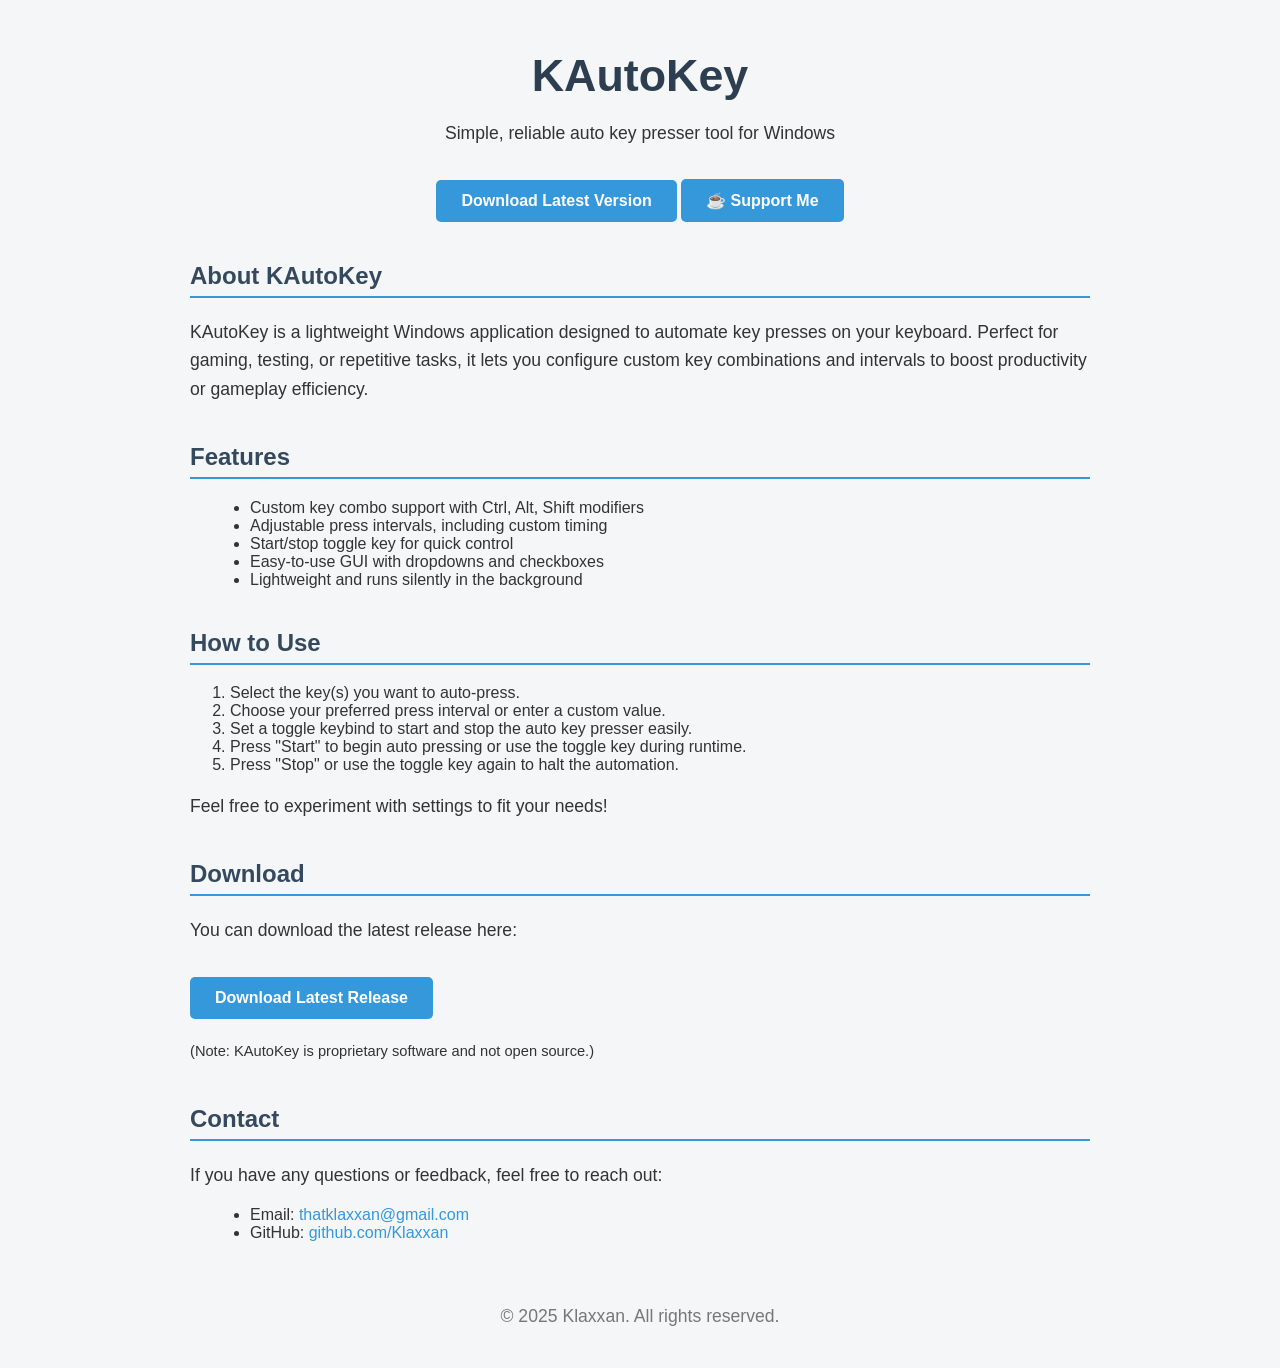
==== index.html @ d05e19dc "Update index.html Added Support Link" ====
<!DOCTYPE html>
<html lang="en">
<head>
  <meta charset="UTF-8" />
  <meta name="viewport" content="width=device-width, initial-scale=1" />
  <title>KAutoKey - Auto Key Presser Tool</title>
  <link rel="icon" href="favicon.ico" type="image/x-icon">
  <style>
    body {
      font-family: "Segoe UI", Tahoma, Geneva, Verdana, sans-serif;
      max-width: 900px;
      margin: 0 auto;
      padding: 20px;
      background: #f4f6f8;
      color: #333;
    }
    header {
      text-align: center;
      margin-bottom: 40px;
    }
    h1 {
      font-size: 2.8rem;
      margin-bottom: 0;
      color: #2c3e50;
    }
    h2 {
      color: #34495e;
      border-bottom: 2px solid #3498db;
      padding-bottom: 6px;
      margin-top: 40px;
    }
    p {
      line-height: 1.6;
      font-size: 1.1rem;
    }
    ul {
      list-style-type: disc;
      margin-left: 20px;
      margin-bottom: 20px;
    }
    a {
      color: #3498db;
      text-decoration: none;
    }
    a:hover {
      text-decoration: underline;
    }
    .button {
      display: inline-block;
      margin-top: 15px;
      padding: 12px 25px;
      background-color: #3498db;
      color: white;
      font-weight: bold;
      border-radius: 5px;
      text-decoration: none;
      transition: background-color 0.3s ease;
    }
    .button:hover {
      background-color: #2980b9;
    }
    footer {
      margin-top: 60px;
      font-size: 0.9rem;
      text-align: center;
      color: #777;
    }
    .download-section {
      margin-top: 20px;
    }
  </style>
</head>
<body>

<header>
  <h1>KAutoKey</h1>
  <p>Simple, reliable auto key presser tool for Windows</p>
  <a href="#download" class="button">Download Latest Version</a>
  <a href="https://buymeacoffee.com/klaxxan" target="_blank" class="button">
    ☕ Support Me
  </a>
</header>

<section id="about">
  <h2>About KAutoKey</h2>
  <p>
    KAutoKey is a lightweight Windows application designed to automate key presses on your keyboard.
    Perfect for gaming, testing, or repetitive tasks, it lets you configure custom key combinations
    and intervals to boost productivity or gameplay efficiency.
  </p>
</section>

<section id="features">
  <h2>Features</h2>
  <ul>
    <li>Custom key combo support with Ctrl, Alt, Shift modifiers</li>
    <li>Adjustable press intervals, including custom timing</li>
    <li>Start/stop toggle key for quick control</li>
    <li>Easy-to-use GUI with dropdowns and checkboxes</li>
    <li>Lightweight and runs silently in the background</li>
  </ul>
</section>

<section id="usage">
  <h2>How to Use</h2>
  <ol>
    <li>Select the key(s) you want to auto-press.</li>
    <li>Choose your preferred press interval or enter a custom value.</li>
    <li>Set a toggle keybind to start and stop the auto key presser easily.</li>
    <li>Press "Start" to begin auto pressing or use the toggle key during runtime.</li>
    <li>Press "Stop" or use the toggle key again to halt the automation.</li>
  </ol>
  <p>Feel free to experiment with settings to fit your needs!</p>
</section>

<section id="download" class="download-section">
  <h2>Download</h2>
  <p>You can download the latest release here:</p>
  <a href="https://github.com/Klaxxan/-KAutoKey/releases/latest" target="_blank" class="button">Download Latest Release</a>
  <p><small>(Note: KAutoKey is proprietary software and not open source.)</small></p>
</section>

<section id="contact">
  <h2>Contact</h2>
  <p>If you have any questions or feedback, feel free to reach out:</p>
  <ul>
    <li>Email: <a href="mailto:thatklaxxan@gmail.com">thatklaxxan@gmail.com</a></li>
    <li>GitHub: <a href="https://github.com/Klaxxan" target="_blank">github.com/Klaxxan</a></li>
  </ul>
</section>

<footer>
  <p>© 2025 Klaxxan. All rights reserved.</p>
</footer>

</body>
</html>
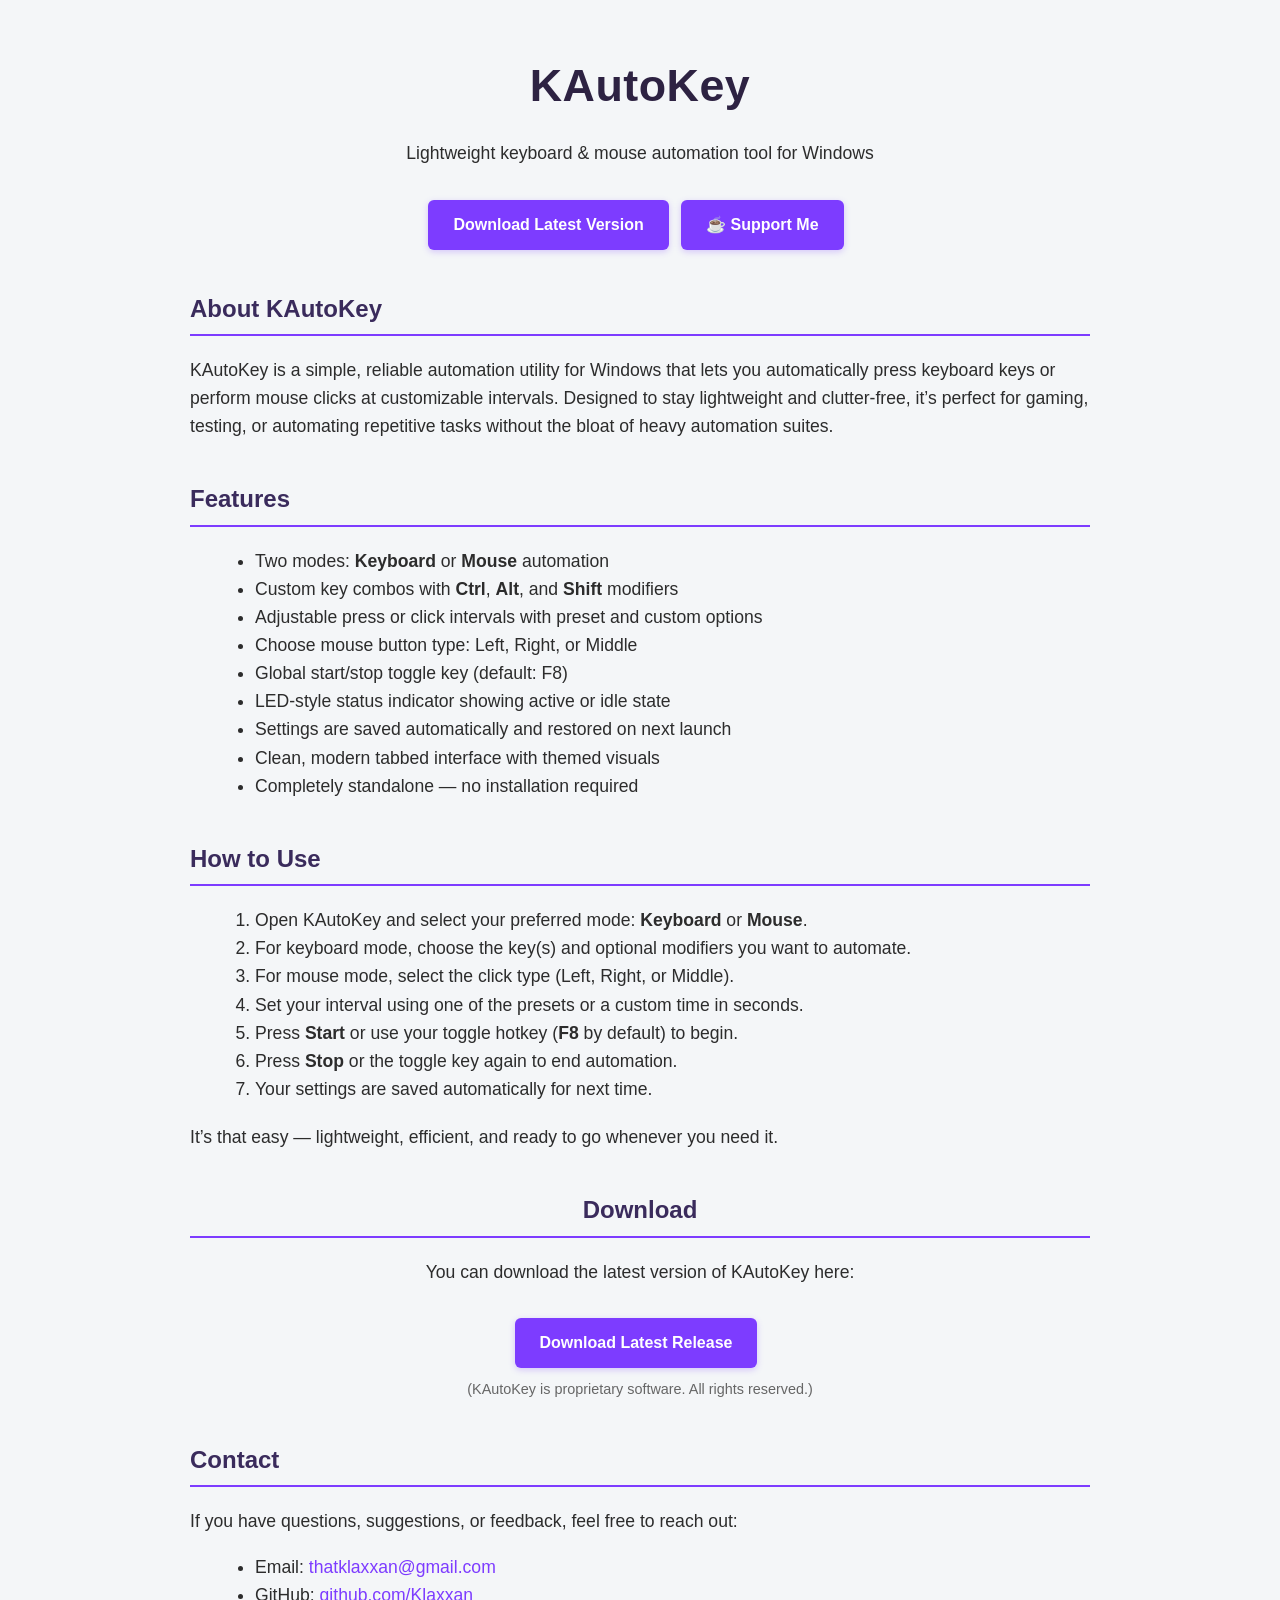
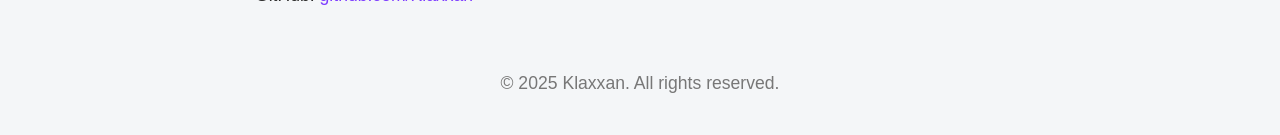
==== commit 956dfb04: "Update index.html" ====
--- a/index.html
+++ b/index.html
@@ -3,7 +3,7 @@
 <head>
   <meta charset="UTF-8" />
   <meta name="viewport" content="width=device-width, initial-scale=1" />
-  <title>KAutoKey - Auto Key Presser Tool</title>
+  <title>KAutoKey - Auto Key & Mouse Tool</title>
   <link rel="icon" href="favicon.ico" type="image/x-icon">
   <style>
     body {
@@ -12,61 +12,83 @@
       margin: 0 auto;
       padding: 20px;
       background: #f4f6f8;
-      color: #333;
+      color: #2c2c2c;
+      line-height: 1.6;
     }
+
     header {
       text-align: center;
       margin-bottom: 40px;
     }
+
     h1 {
       font-size: 2.8rem;
-      margin-bottom: 0;
-      color: #2c3e50;
+      margin-bottom: 5px;
+      color: #2d2242;
+      letter-spacing: 0.5px;
     }
+
     h2 {
-      color: #34495e;
-      border-bottom: 2px solid #3498db;
+      color: #3a2b5c;
+      border-bottom: 2px solid #7d3cff;
       padding-bottom: 6px;
       margin-top: 40px;
     }
-    p {
-      line-height: 1.6;
+
+    p, li {
       font-size: 1.1rem;
     }
-    ul {
-      list-style-type: disc;
-      margin-left: 20px;
+
+    ul, ol {
+      margin-left: 25px;
       margin-bottom: 20px;
     }
+
     a {
-      color: #3498db;
+      color: #7d3cff;
       text-decoration: none;
     }
+
     a:hover {
       text-decoration: underline;
     }
+
     .button {
       display: inline-block;
       margin-top: 15px;
+      margin-right: 8px;
       padding: 12px 25px;
-      background-color: #3498db;
+      background-color: #7d3cff;
       color: white;
-      font-weight: bold;
-      border-radius: 5px;
+      font-weight: 600;
+      border-radius: 6px;
       text-decoration: none;
-      transition: background-color 0.3s ease;
+      transition: all 0.3s ease;
+      box-shadow: 0 2px 6px rgba(125, 60, 255, 0.25);
     }
+
     .button:hover {
-      background-color: #2980b9;
+      background-color: #5a28cc;
+      box-shadow: 0 3px 8px rgba(90, 40, 204, 0.35);
+      transform: translateY(-1px);
     }
+
     footer {
       margin-top: 60px;
       font-size: 0.9rem;
       text-align: center;
       color: #777;
     }
+
     .download-section {
       margin-top: 20px;
+      text-align: center;
+    }
+
+    .note {
+      font-size: 0.9rem;
+      color: #666;
+      margin-top: 10px;
     }
   </style>
 </head>
@@ -74,55 +96,60 @@
 
 <header>
   <h1>KAutoKey</h1>
-  <p>Simple, reliable auto key presser tool for Windows</p>
+  <p>Lightweight keyboard & mouse automation tool for Windows</p>
   <a href="#download" class="button">Download Latest Version</a>
-  <a href="https://buymeacoffee.com/klaxxan" target="_blank" class="button">
-    ☕ Support Me
-  </a>
+  <a href="https://buymeacoffee.com/klaxxan" target="_blank" class="button">☕ Support Me</a>
 </header>
 
 <section id="about">
   <h2>About KAutoKey</h2>
   <p>
-    KAutoKey is a lightweight Windows application designed to automate key presses on your keyboard.
-    Perfect for gaming, testing, or repetitive tasks, it lets you configure custom key combinations
-    and intervals to boost productivity or gameplay efficiency.
+    KAutoKey is a simple, reliable automation utility for Windows that lets you
+    automatically press keyboard keys or perform mouse clicks at customizable intervals.
+    Designed to stay lightweight and clutter-free, it’s perfect for gaming, testing,
+    or automating repetitive tasks without the bloat of heavy automation suites.
   </p>
 </section>
 
 <section id="features">
   <h2>Features</h2>
   <ul>
-    <li>Custom key combo support with Ctrl, Alt, Shift modifiers</li>
-    <li>Adjustable press intervals, including custom timing</li>
-    <li>Start/stop toggle key for quick control</li>
-    <li>Easy-to-use GUI with dropdowns and checkboxes</li>
-    <li>Lightweight and runs silently in the background</li>
+    <li>Two modes: <strong>Keyboard</strong> or <strong>Mouse</strong> automation</li>
+    <li>Custom key combos with <strong>Ctrl</strong>, <strong>Alt</strong>, and <strong>Shift</strong> modifiers</li>
+    <li>Adjustable press or click intervals with preset and custom options</li>
+    <li>Choose mouse button type: Left, Right, or Middle</li>
+    <li>Global start/stop toggle key (default: F8)</li>
+    <li>LED-style status indicator showing active or idle state</li>
+    <li>Settings are saved automatically and restored on next launch</li>
+    <li>Clean, modern tabbed interface with themed visuals</li>
+    <li>Completely standalone — no installation required</li>
   </ul>
 </section>
 
 <section id="usage">
   <h2>How to Use</h2>
   <ol>
-    <li>Select the key(s) you want to auto-press.</li>
-    <li>Choose your preferred press interval or enter a custom value.</li>
-    <li>Set a toggle keybind to start and stop the auto key presser easily.</li>
-    <li>Press "Start" to begin auto pressing or use the toggle key during runtime.</li>
-    <li>Press "Stop" or use the toggle key again to halt the automation.</li>
+    <li>Open KAutoKey and select your preferred mode: <strong>Keyboard</strong> or <strong>Mouse</strong>.</li>
+    <li>For keyboard mode, choose the key(s) and optional modifiers you want to automate.</li>
+    <li>For mouse mode, select the click type (Left, Right, or Middle).</li>
+    <li>Set your interval using one of the presets or a custom time in seconds.</li>
+    <li>Press <strong>Start</strong> or use your toggle hotkey (<strong>F8</strong> by default) to begin.</li>
+    <li>Press <strong>Stop</strong> or the toggle key again to end automation.</li>
+    <li>Your settings are saved automatically for next time.</li>
   </ol>
-  <p>Feel free to experiment with settings to fit your needs!</p>
+  <p>It’s that easy — lightweight, efficient, and ready to go whenever you need it.</p>
 </section>
 
 <section id="download" class="download-section">
   <h2>Download</h2>
-  <p>You can download the latest release here:</p>
+  <p>You can download the latest version of KAutoKey here:</p>
   <a href="https://github.com/Klaxxan/-KAutoKey/releases/latest" target="_blank" class="button">Download Latest Release</a>
-  <p><small>(Note: KAutoKey is proprietary software and not open source.)</small></p>
+  <p class="note">(KAutoKey is proprietary software. All rights reserved.)</p>
 </section>
 
 <section id="contact">
   <h2>Contact</h2>
-  <p>If you have any questions or feedback, feel free to reach out:</p>
+  <p>If you have questions, suggestions, or feedback, feel free to reach out:</p>
   <ul>
     <li>Email: <a href="mailto:thatklaxxan@gmail.com">thatklaxxan@gmail.com</a></li>
     <li>GitHub: <a href="https://github.com/Klaxxan" target="_blank">github.com/Klaxxan</a></li>
@@ -135,4 +162,3 @@
 
 </body>
 </html>
-
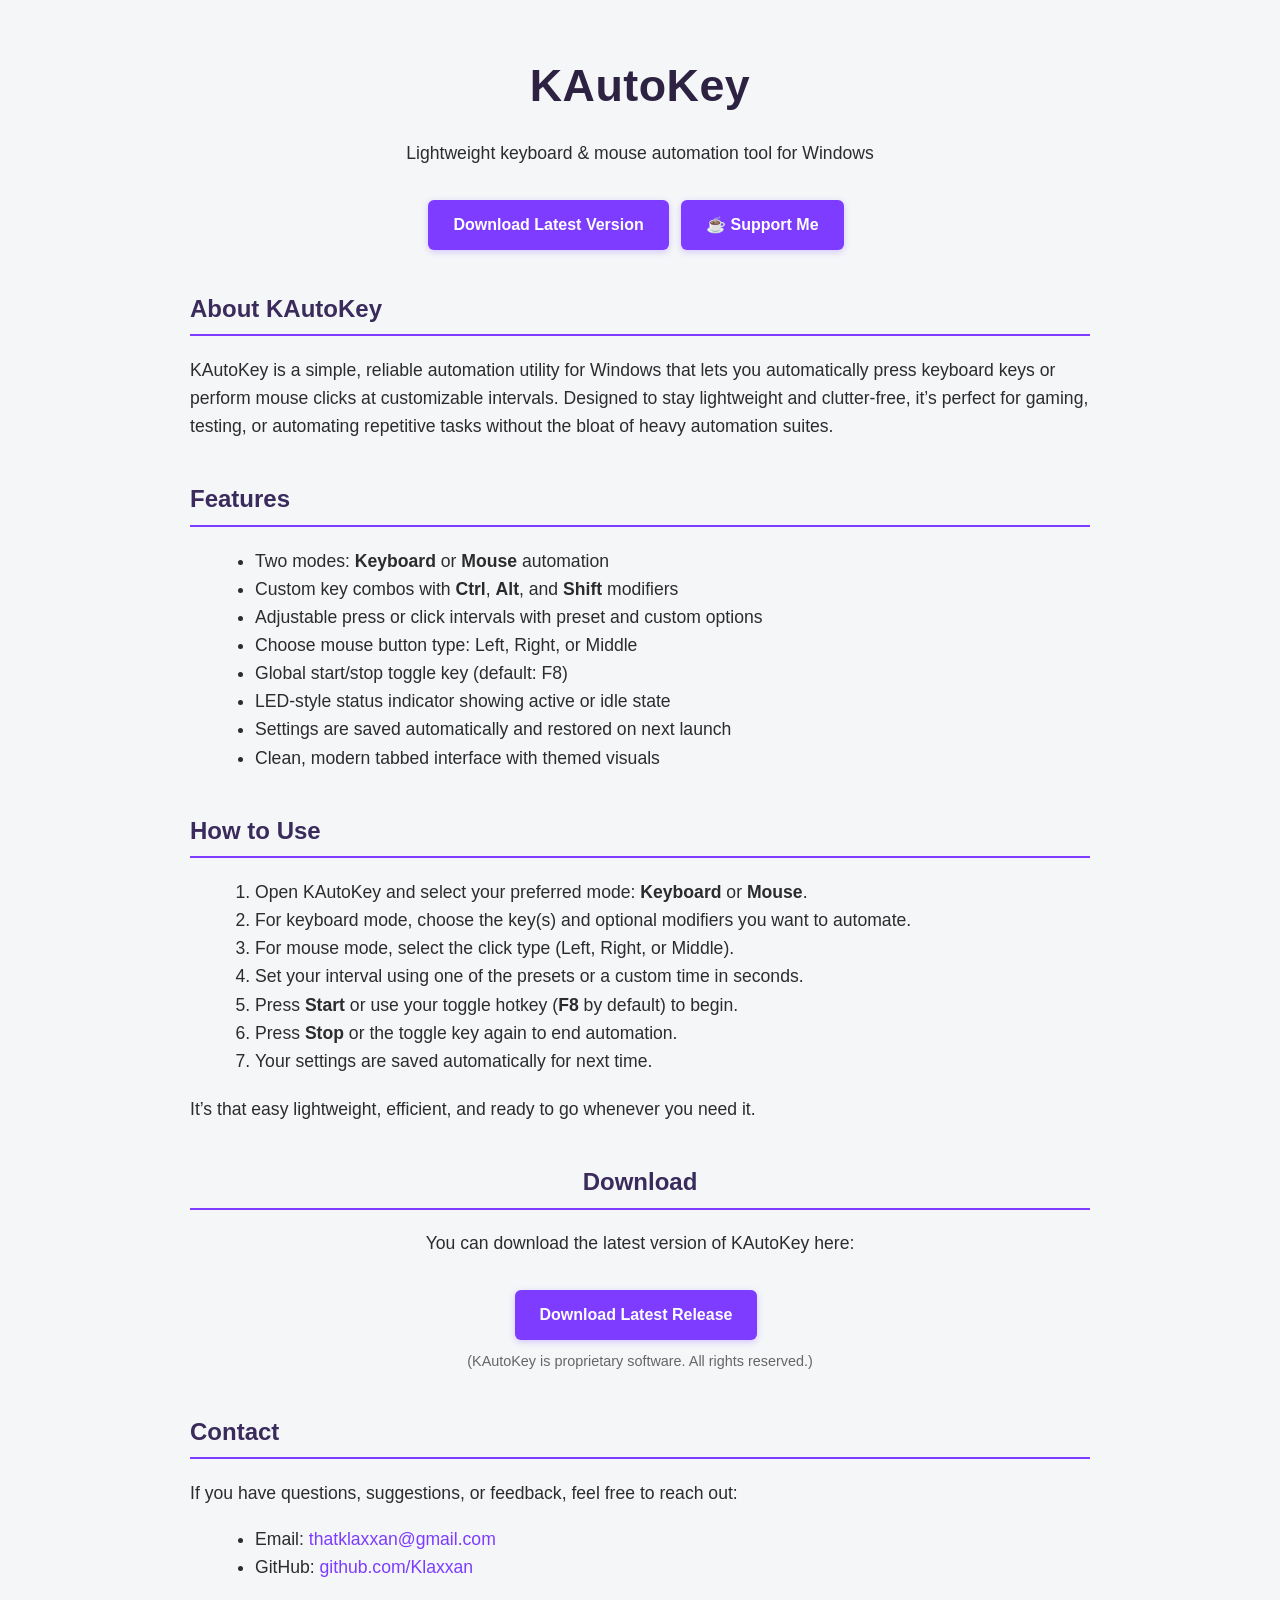
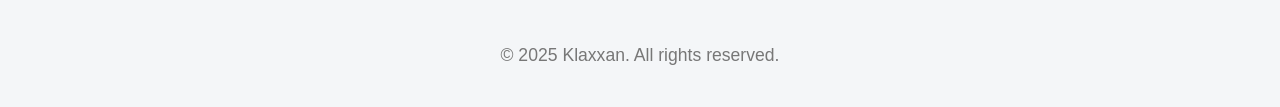
==== commit c36d5747: "Update index.html" ====
--- a/index.html
+++ b/index.html
@@ -122,7 +122,6 @@
     <li>LED-style status indicator showing active or idle state</li>
     <li>Settings are saved automatically and restored on next launch</li>
     <li>Clean, modern tabbed interface with themed visuals</li>
-    <li>Completely standalone — no installation required</li>
   </ul>
 </section>
 
@@ -137,7 +136,7 @@
     <li>Press <strong>Stop</strong> or the toggle key again to end automation.</li>
     <li>Your settings are saved automatically for next time.</li>
   </ol>
-  <p>It’s that easy — lightweight, efficient, and ready to go whenever you need it.</p>
+  <p>It’s that easy lightweight, efficient, and ready to go whenever you need it.</p>
 </section>
 
 <section id="download" class="download-section">
@@ -162,3 +161,4 @@
 
 </body>
 </html>
+
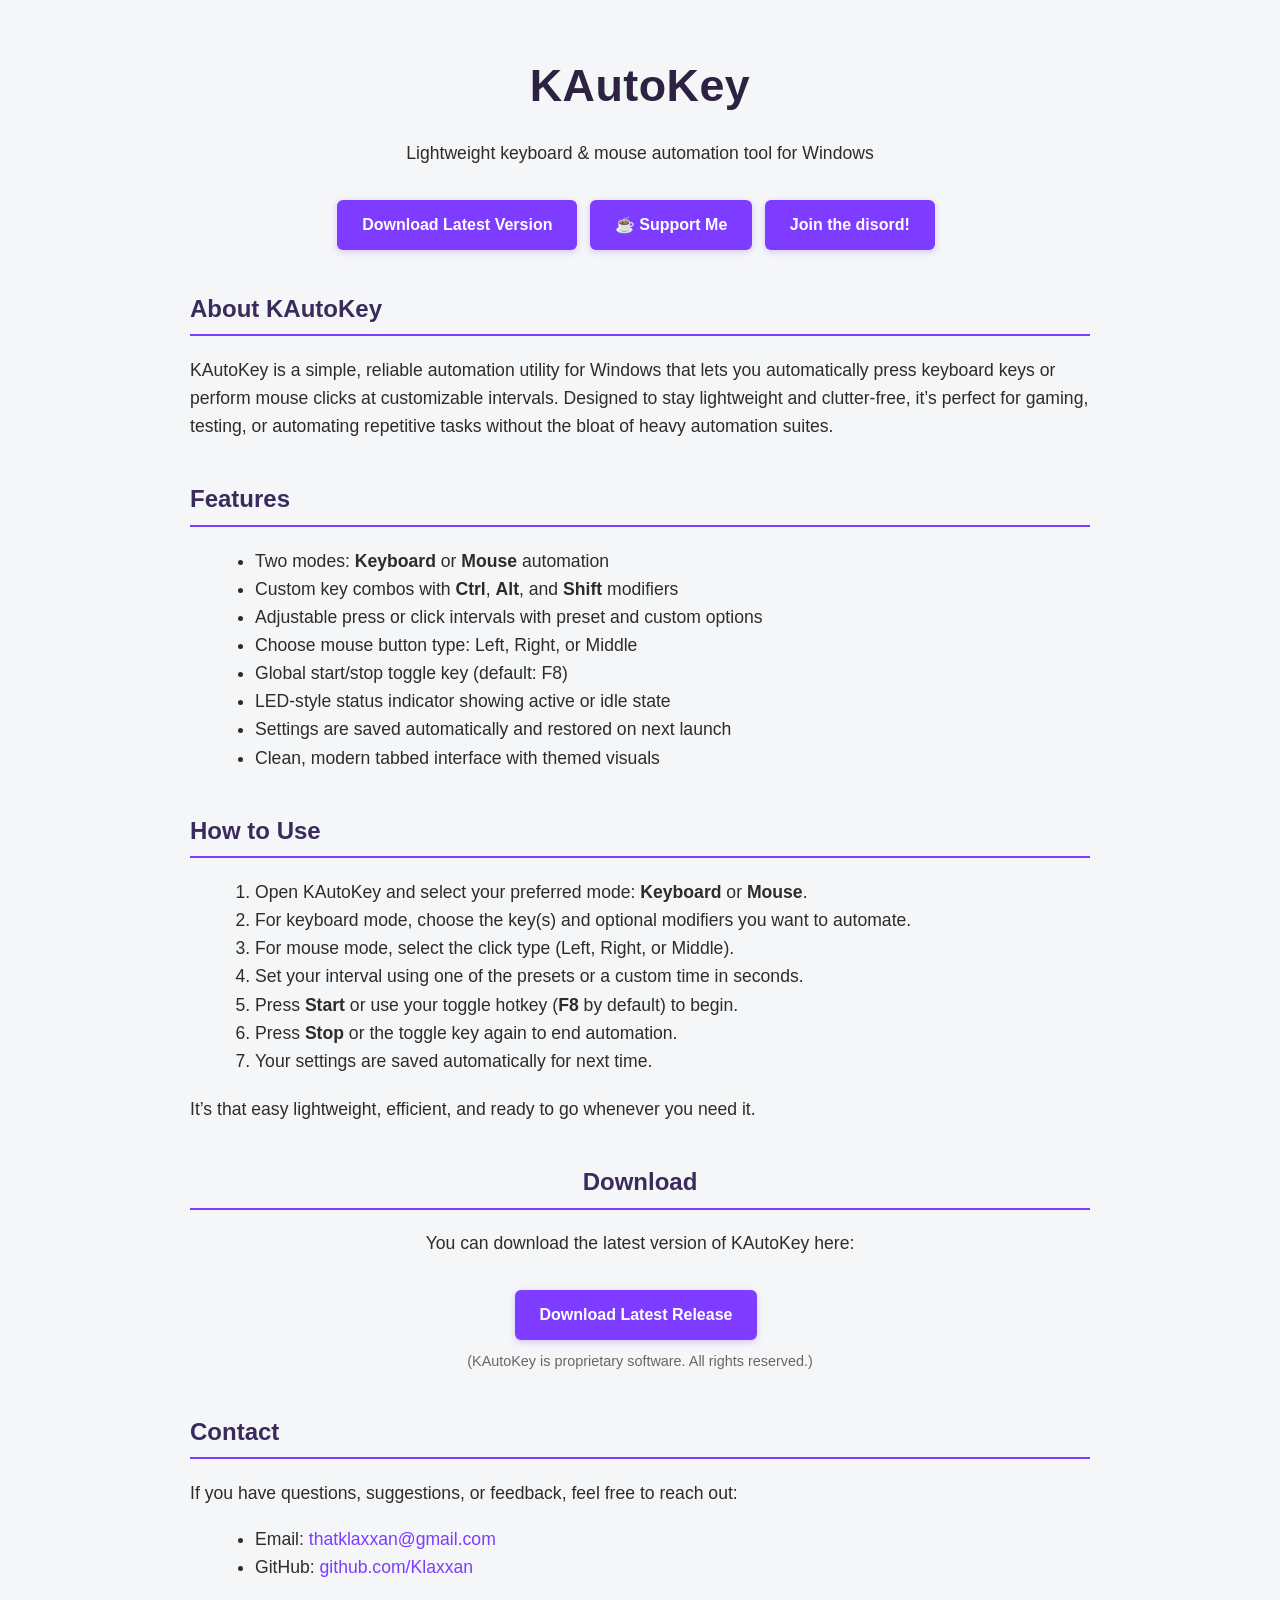
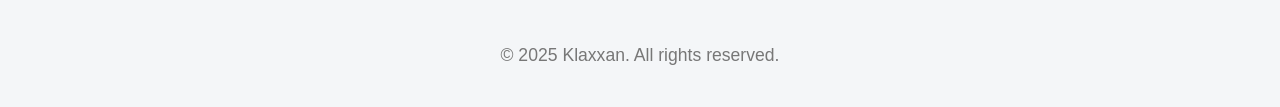
==== commit dead5964: "Update index.html" ====
--- a/index.html
+++ b/index.html
@@ -99,6 +99,7 @@
   <p>Lightweight keyboard & mouse automation tool for Windows</p>
   <a href="#download" class="button">Download Latest Version</a>
   <a href="https://buymeacoffee.com/klaxxan" target="_blank" class="button">☕ Support Me</a>
+  <a href="https://discord.gg/YgFdgeewBu" target="_blank" class="button">Join the disord!</a>
 </header>
 
 <section id="about">
@@ -162,3 +163,4 @@
 </body>
 </html>
 
+
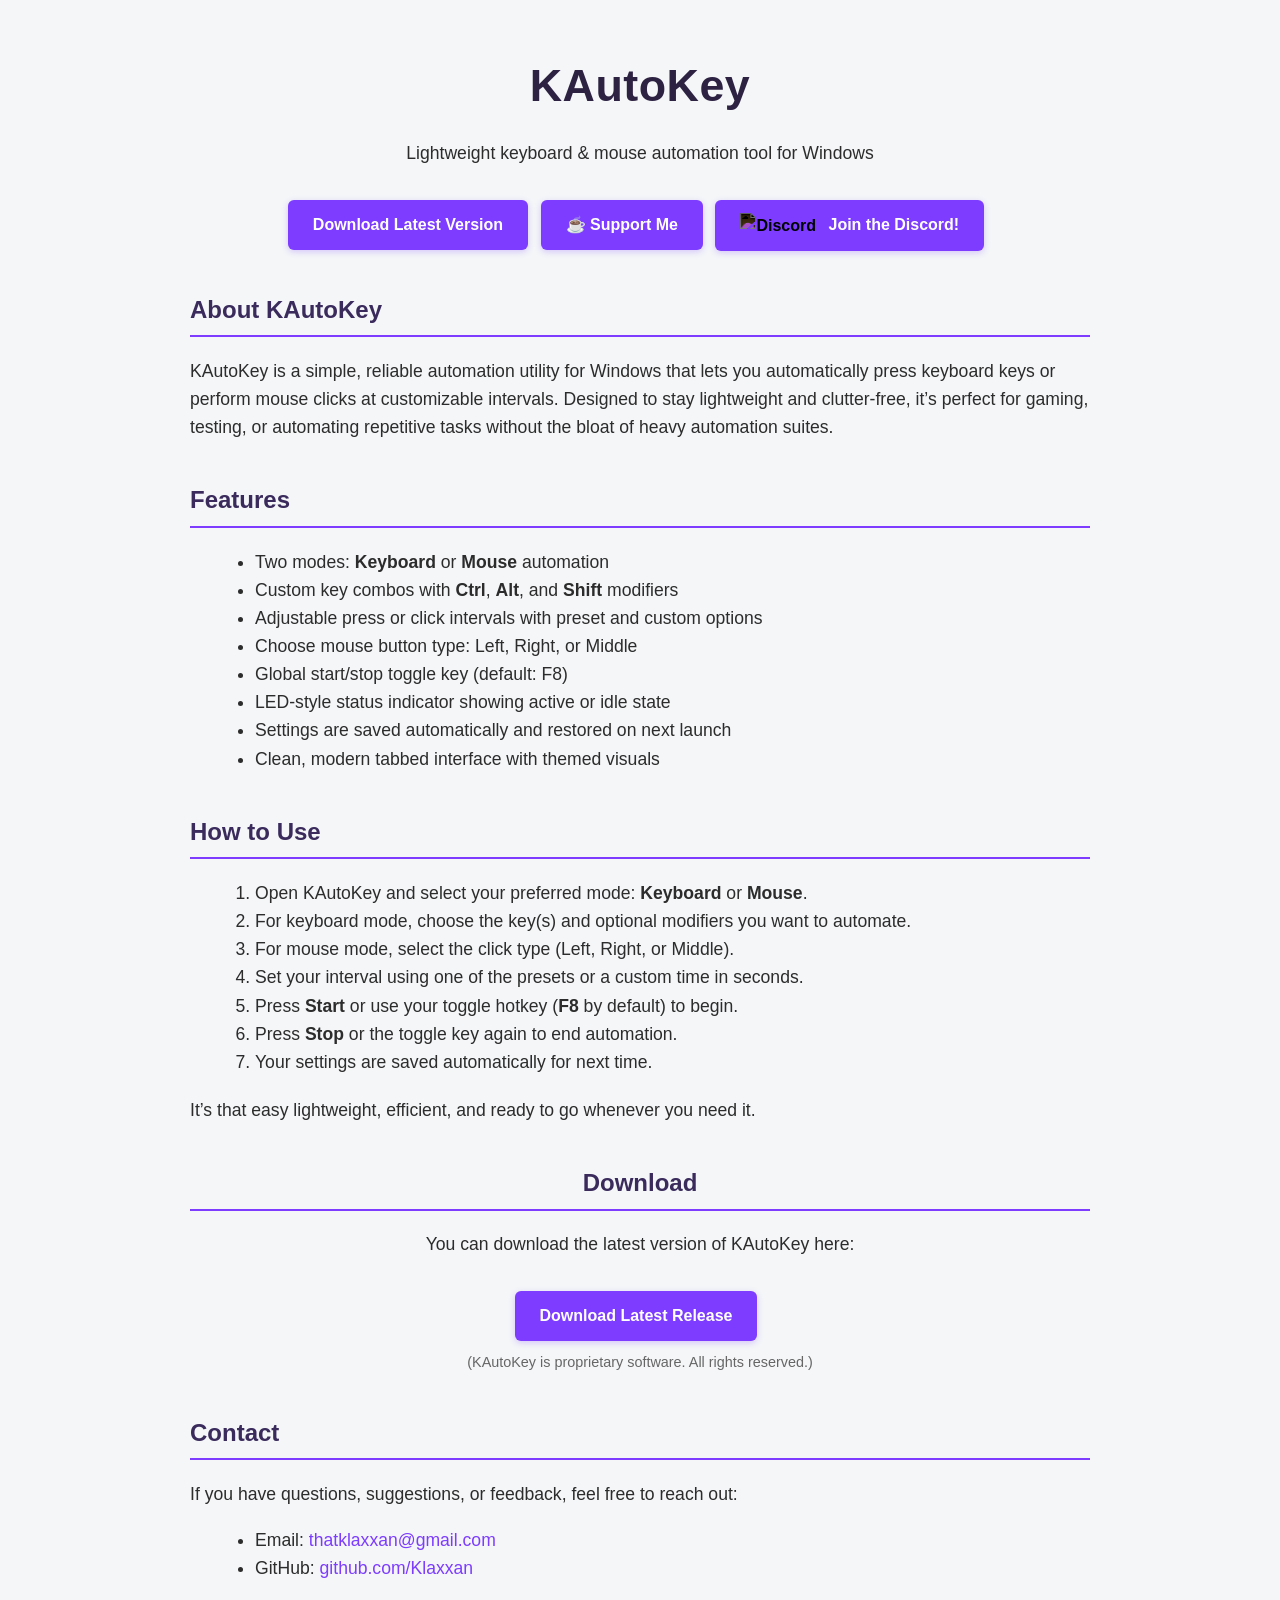
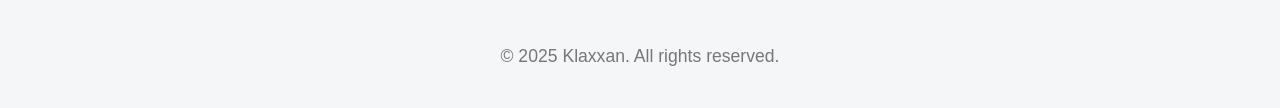
==== commit 0d5cea8c: "Update index.html" ====
--- a/index.html
+++ b/index.html
@@ -99,7 +99,12 @@
   <p>Lightweight keyboard & mouse automation tool for Windows</p>
   <a href="#download" class="button">Download Latest Version</a>
   <a href="https://buymeacoffee.com/klaxxan" target="_blank" class="button">☕ Support Me</a>
-  <a href="https://discord.gg/YgFdgeewBu" target="_blank" class="button">Join the disord!</a>
+  <a href="https://discord.gg/YgFdgeewBu" target="_blank" class="button">
+    <img src="https://cdn.jsdelivr.net/gh/simple-icons/simple-icons/icons/discord.svg" 
+         alt="Discord" 
+         style="width:18px; height:18px; vertical-align:middle; margin-right:8px; filter: invert(1);" />
+    Join the Discord!
+  </a>
 </header>
 
 <section id="about">
@@ -164,3 +169,4 @@
 </html>
 
 
+
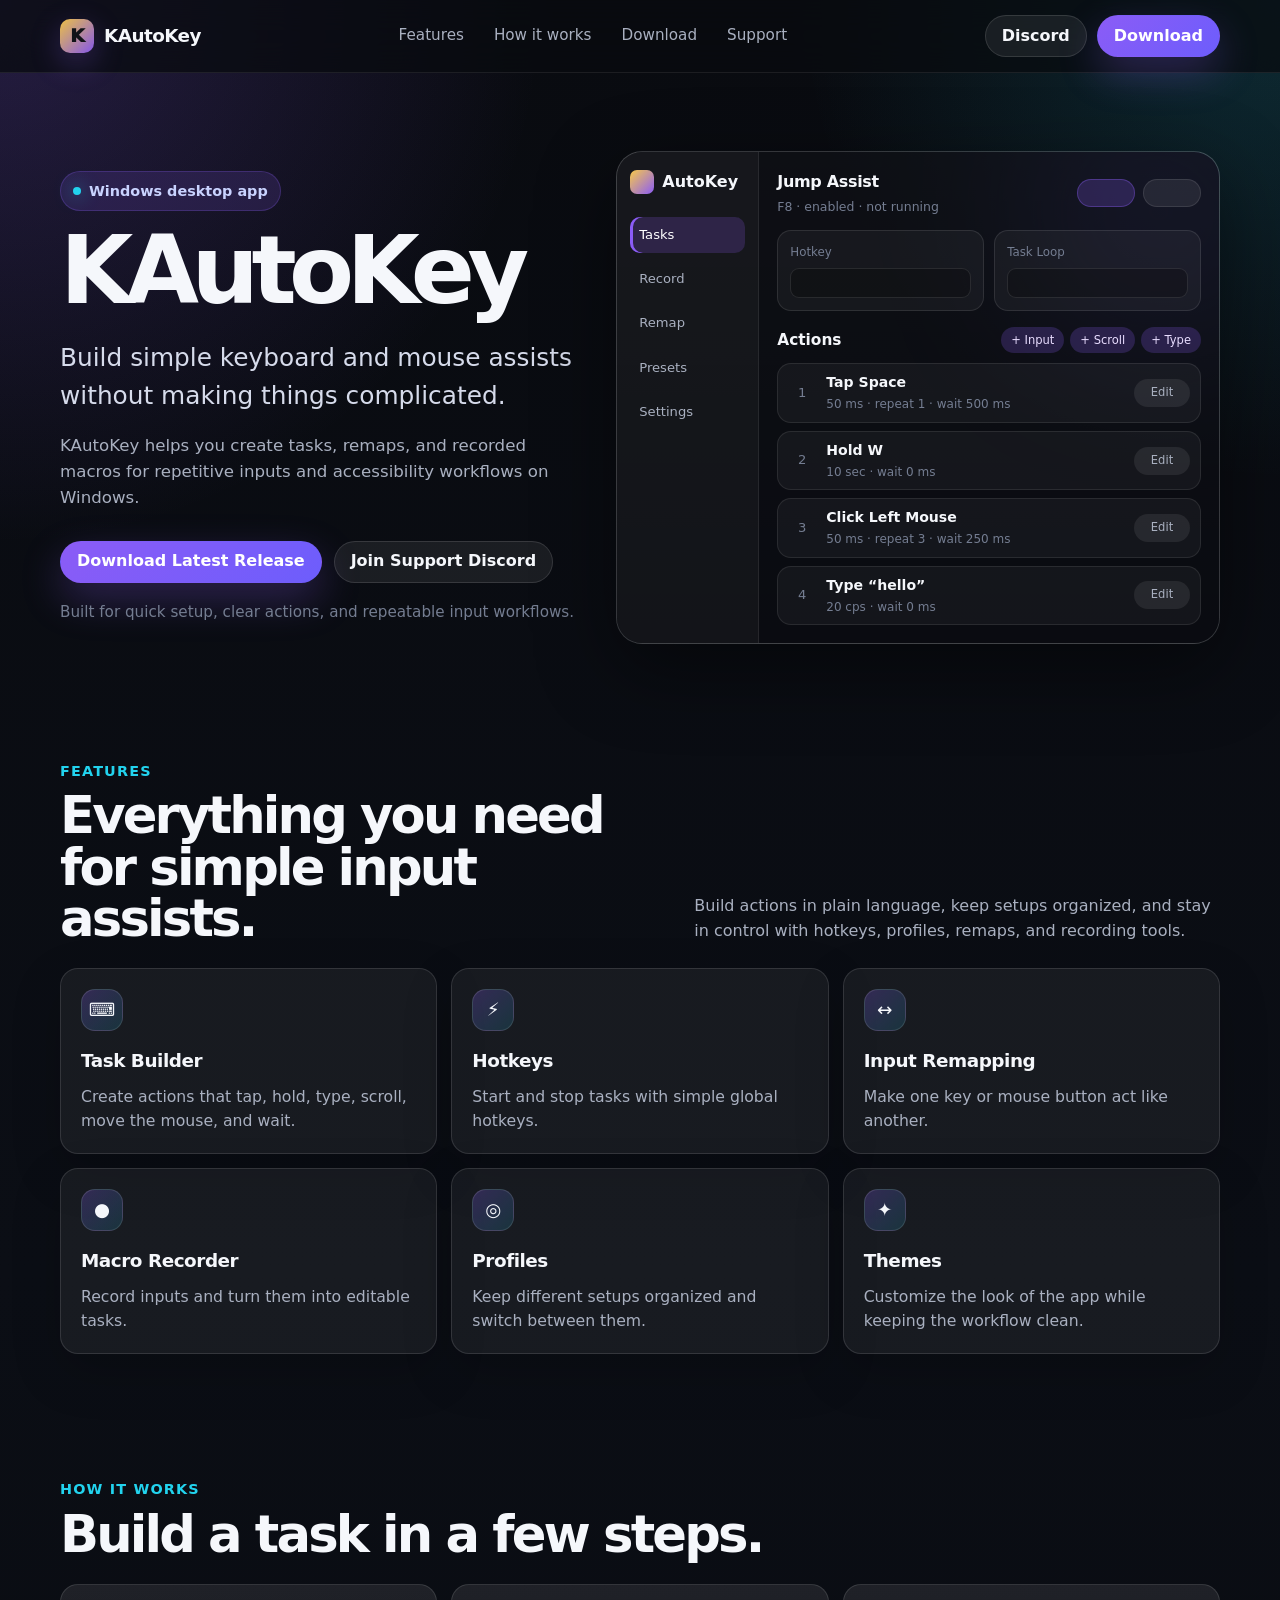
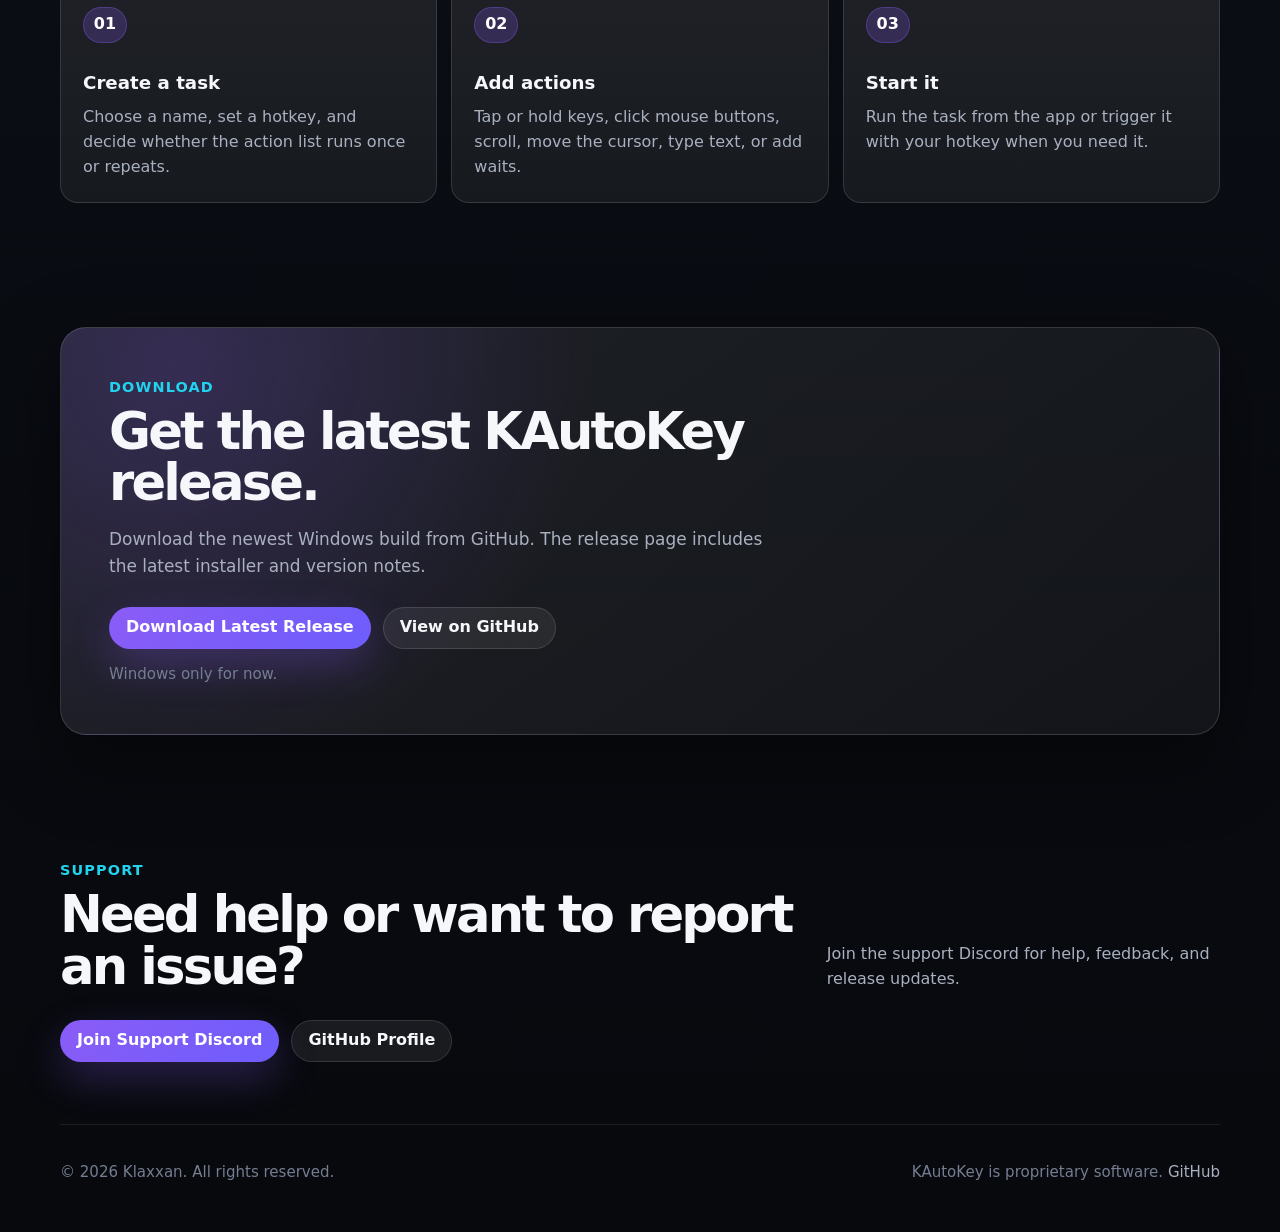
==== commit c43f14f9: "Update index.html" ====
--- a/index.html
+++ b/index.html
@@ -3,170 +3,938 @@
 <head>
   <meta charset="UTF-8" />
   <meta name="viewport" content="width=device-width, initial-scale=1" />
-  <title>KAutoKey - Auto Key & Mouse Tool</title>
-  <link rel="icon" href="favicon.ico" type="image/x-icon">
+  <title>KAutoKey — Keyboard & Mouse Accessibility Tool</title>
+  <meta
+    name="description"
+    content="KAutoKey is a Windows accessibility and automation tool for building keyboard and mouse assists, tasks, remaps, and recorded macros."
+  />
+  <link rel="icon" href="favicon.ico" type="image/x-icon" />
+
   <style>
+    :root {
+      --bg: #090b10;
+      --bg-soft: #0f131c;
+      --panel: rgba(255, 255, 255, 0.055);
+      --panel-strong: rgba(255, 255, 255, 0.085);
+      --border: rgba(255, 255, 255, 0.12);
+      --border-strong: rgba(255, 255, 255, 0.18);
+      --text: #f5f7fb;
+      --muted: #a9b0c0;
+      --faint: #747d91;
+      --accent: #8b5cf6;
+      --accent-2: #22d3ee;
+      --gold: #f8c94a;
+      --shadow: 0 24px 80px rgba(0, 0, 0, 0.45);
+      --radius-lg: 26px;
+      --radius-md: 18px;
+      --radius-sm: 12px;
+      --max: 1160px;
+    }
+
+    * { box-sizing: border-box; }
+
+    html { scroll-behavior: smooth; }
+
     body {
-      font-family: "Segoe UI", Tahoma, Geneva, Verdana, sans-serif;
-      max-width: 900px;
+      margin: 0;
+      font-family: Inter, ui-sans-serif, system-ui, -apple-system, BlinkMacSystemFont, "Segoe UI", sans-serif;
+      color: var(--text);
+      background:
+        radial-gradient(circle at top left, rgba(139, 92, 246, 0.22), transparent 34rem),
+        radial-gradient(circle at top right, rgba(34, 211, 238, 0.16), transparent 30rem),
+        linear-gradient(180deg, #090b10 0%, #0b0e15 45%, #07090d 100%);
+      line-height: 1.55;
+      overflow-x: hidden;
+    }
+
+    a { color: inherit; text-decoration: none; }
+
+    .page-shell { min-height: 100vh; }
+
+    .nav-wrap {
+      position: sticky;
+      top: 0;
+      z-index: 20;
+      border-bottom: 1px solid rgba(255, 255, 255, 0.08);
+      background: rgba(9, 11, 16, 0.74);
+      backdrop-filter: blur(18px);
+    }
+
+    nav {
+      width: min(var(--max), calc(100% - 40px));
       margin: 0 auto;
+      min-height: 72px;
+      display: flex;
+      align-items: center;
+      justify-content: space-between;
+      gap: 18px;
+    }
+
+    .brand {
+      display: inline-flex;
+      align-items: center;
+      gap: 10px;
+      font-weight: 800;
+      letter-spacing: -0.03em;
+      font-size: 1.15rem;
+      white-space: nowrap;
+    }
+
+    .brand-mark {
+      width: 34px;
+      height: 34px;
+      border-radius: 10px;
+      display: grid;
+      place-items: center;
+      background: linear-gradient(135deg, rgba(248, 201, 74, 0.95), rgba(139, 92, 246, 0.95));
+      color: #111318;
+      font-weight: 950;
+      box-shadow: 0 10px 30px rgba(139, 92, 246, 0.28);
+    }
+
+    .nav-links {
+      display: flex;
+      align-items: center;
+      gap: 6px;
+      color: var(--muted);
+      font-size: 0.95rem;
+    }
+
+    .nav-links a {
+      padding: 9px 12px;
+      border-radius: 999px;
+      transition: background 160ms ease, color 160ms ease;
+    }
+
+    .nav-links a:hover {
+      color: var(--text);
+      background: rgba(255, 255, 255, 0.07);
+    }
+
+    .nav-actions {
+      display: flex;
+      align-items: center;
+      gap: 10px;
+    }
+
+    .button {
+      display: inline-flex;
+      align-items: center;
+      justify-content: center;
+      gap: 8px;
+      min-height: 42px;
+      padding: 0 16px;
+      border-radius: 999px;
+      font-weight: 750;
+      border: 1px solid transparent;
+      transition: transform 160ms ease, border-color 160ms ease, background 160ms ease, box-shadow 160ms ease;
+      cursor: pointer;
+      white-space: nowrap;
+    }
+
+    .button:hover { transform: translateY(-1px); }
+
+    .button-primary {
+      background: linear-gradient(135deg, var(--accent), #6d5dfc);
+      color: white;
+      box-shadow: 0 16px 40px rgba(139, 92, 246, 0.28);
+    }
+
+    .button-primary:hover { box-shadow: 0 18px 48px rgba(139, 92, 246, 0.38); }
+
+    .button-secondary {
+      color: var(--text);
+      background: rgba(255, 255, 255, 0.07);
+      border-color: rgba(255, 255, 255, 0.12);
+    }
+
+    .button-secondary:hover {
+      background: rgba(255, 255, 255, 0.1);
+      border-color: rgba(255, 255, 255, 0.2);
+    }
+
+    .hero {
+      width: min(var(--max), calc(100% - 40px));
+      margin: 0 auto;
+      padding: 78px 0 54px;
+      display: grid;
+      grid-template-columns: minmax(0, 0.92fr) minmax(420px, 1.08fr);
+      align-items: center;
+      gap: 42px;
+    }
+
+    .eyebrow {
+      display: inline-flex;
+      align-items: center;
+      gap: 8px;
+      width: fit-content;
+      color: #c9d3ff;
+      background: rgba(139, 92, 246, 0.15);
+      border: 1px solid rgba(139, 92, 246, 0.24);
+      padding: 8px 12px;
+      border-radius: 999px;
+      font-size: 0.9rem;
+      font-weight: 700;
+      margin-bottom: 18px;
+    }
+
+    .eyebrow-dot {
+      width: 8px;
+      height: 8px;
+      border-radius: 50%;
+      background: var(--accent-2);
+      box-shadow: 0 0 18px rgba(34, 211, 238, 0.75);
+    }
+
+    h1 {
+      font-size: clamp(3.2rem, 7.4vw, 6.6rem);
+      line-height: 0.88;
+      letter-spacing: -0.08em;
+      margin: 0;
+    }
+
+    .hero-subtitle {
+      font-size: clamp(1.18rem, 2.2vw, 1.55rem);
+      color: #d6dbeb;
+      margin: 26px 0 0;
+      max-width: 690px;
+    }
+
+    .hero-copy {
+      color: var(--muted);
+      margin: 18px 0 0;
+      max-width: 620px;
+      font-size: 1.04rem;
+    }
+
+    .hero-actions {
+      margin-top: 30px;
+      display: flex;
+      flex-wrap: wrap;
+      gap: 12px;
+    }
+
+    .hero-note {
+      margin-top: 18px;
+      color: var(--faint);
+      font-size: 0.95rem;
+    }
+
+    .app-preview {
+      position: relative;
+      border: 1px solid rgba(255, 255, 255, 0.14);
+      border-radius: var(--radius-lg);
+      background: linear-gradient(180deg, rgba(255, 255, 255, 0.1), rgba(255, 255, 255, 0.045));
+      box-shadow: var(--shadow);
+      overflow: hidden;
+      min-height: 440px;
+    }
+
+    .preview-glow {
+      position: absolute;
+      inset: -80px -80px auto auto;
+      width: 280px;
+      height: 280px;
+      border-radius: 50%;
+      background: rgba(139, 92, 246, 0.24);
+      filter: blur(70px);
+      pointer-events: none;
+    }
+
+    .mock-window {
+      position: relative;
+      height: 100%;
+      min-height: 440px;
+      display: grid;
+      grid-template-columns: 142px minmax(0, 1fr);
+      background: rgba(6, 8, 13, 0.72);
+    }
+
+    .mock-sidebar {
+      padding: 18px 13px;
+      border-right: 1px solid rgba(255, 255, 255, 0.08);
+      background: rgba(255, 255, 255, 0.035);
+    }
+
+    .mock-brand {
+      display: flex;
+      align-items: center;
+      gap: 8px;
+      font-weight: 800;
+      margin-bottom: 22px;
+    }
+
+    .mock-logo {
+      width: 24px;
+      height: 24px;
+      border-radius: 7px;
+      background: linear-gradient(135deg, var(--gold), var(--accent));
+    }
+
+    .mock-nav { display: grid; gap: 8px; }
+
+    .mock-nav span {
+      color: var(--muted);
+      font-size: 0.82rem;
+      padding: 8px 9px;
+      border-radius: 10px;
+      background: transparent;
+    }
+
+    .mock-nav span:first-child {
+      color: white;
+      background: rgba(139, 92, 246, 0.2);
+      box-shadow: inset 3px 0 0 var(--accent);
+    }
+
+    .mock-main {
+      padding: 18px;
+      min-width: 0;
+    }
+
+    .mock-header {
+      display: flex;
+      align-items: center;
+      justify-content: space-between;
+      gap: 12px;
+      margin-bottom: 14px;
+    }
+
+    .mock-title { min-width: 0; }
+
+    .mock-title strong {
+      display: block;
+      font-size: 1rem;
+      letter-spacing: -0.02em;
+    }
+
+    .mock-title span {
+      display: block;
+      color: var(--faint);
+      font-size: 0.78rem;
+      margin-top: 2px;
+    }
+
+    .mock-controls { display: flex; gap: 8px; }
+
+    .mock-pill {
+      height: 28px;
+      min-width: 58px;
+      border-radius: 999px;
+      background: rgba(255, 255, 255, 0.08);
+      border: 1px solid rgba(255, 255, 255, 0.1);
+    }
+
+    .mock-pill.accent {
+      background: rgba(139, 92, 246, 0.22);
+      border-color: rgba(139, 92, 246, 0.35);
+    }
+
+    .mock-setup {
+      display: grid;
+      grid-template-columns: 1fr 1fr;
+      gap: 10px;
+      margin-bottom: 14px;
+    }
+
+    .mock-box {
+      border: 1px solid rgba(255, 255, 255, 0.1);
+      background: rgba(255, 255, 255, 0.045);
+      border-radius: 14px;
+      padding: 12px;
+    }
+
+    .mock-box span {
+      display: block;
+      color: var(--faint);
+      font-size: 0.74rem;
+      margin-bottom: 7px;
+    }
+
+    .mock-input {
+      height: 30px;
+      border-radius: 9px;
+      background: rgba(0, 0, 0, 0.25);
+      border: 1px solid rgba(255, 255, 255, 0.1);
+    }
+
+    .mock-actions-head {
+      display: flex;
+      align-items: center;
+      justify-content: space-between;
+      margin: 16px 0 10px;
+    }
+
+    .mock-actions-head strong { font-size: 0.96rem; }
+
+    .mock-adds { display: flex; gap: 6px; }
+
+    .mock-adds span {
+      height: 26px;
+      padding: 0 10px;
+      display: inline-flex;
+      align-items: center;
+      border-radius: 999px;
+      font-size: 0.72rem;
+      background: rgba(139, 92, 246, 0.22);
+      color: #e9ddff;
+    }
+
+    .action-list { display: grid; gap: 8px; }
+
+    .action-row {
+      min-height: 47px;
+      display: grid;
+      grid-template-columns: 28px minmax(0, 1fr) 56px;
+      align-items: center;
+      gap: 10px;
+      border: 1px solid rgba(255, 255, 255, 0.09);
+      background: rgba(255, 255, 255, 0.045);
+      border-radius: 14px;
+      padding: 8px 10px;
+    }
+
+    .action-num {
+      color: var(--faint);
+      font-size: 0.82rem;
+      text-align: center;
+    }
+
+    .action-text { min-width: 0; }
+
+    .action-text strong {
+      display: block;
+      font-size: 0.88rem;
+      white-space: nowrap;
+      overflow: hidden;
+      text-overflow: ellipsis;
+    }
+
+    .action-text span {
+      display: block;
+      color: var(--faint);
+      font-size: 0.75rem;
+      margin-top: 1px;
+      white-space: nowrap;
+      overflow: hidden;
+      text-overflow: ellipsis;
+    }
+
+    .mock-edit {
+      height: 28px;
+      border-radius: 999px;
+      background: rgba(255, 255, 255, 0.08);
+      color: var(--muted);
+      font-size: 0.72rem;
+      display: grid;
+      place-items: center;
+    }
+
+    section {
+      width: min(var(--max), calc(100% - 40px));
+      margin: 0 auto;
+      padding: 62px 0;
+    }
+
+    .section-head {
+      display: flex;
+      align-items: end;
+      justify-content: space-between;
+      gap: 20px;
+      margin-bottom: 24px;
+    }
+
+    .section-label {
+      color: var(--accent-2);
+      font-weight: 800;
+      font-size: 0.9rem;
+      letter-spacing: 0.08em;
+      text-transform: uppercase;
+      margin-bottom: 8px;
+    }
+
+    h2 {
+      font-size: clamp(2rem, 4vw, 3.2rem);
+      line-height: 1;
+      letter-spacing: -0.055em;
+      margin: 0;
+    }
+
+    .section-copy {
+      color: var(--muted);
+      max-width: 560px;
+      margin: 0;
+    }
+
+    .feature-grid {
+      display: grid;
+      grid-template-columns: repeat(3, minmax(0, 1fr));
+      gap: 14px;
+    }
+
+    .card {
+      background: var(--panel);
+      border: 1px solid var(--border);
+      border-radius: var(--radius-md);
       padding: 20px;
-      background: #f4f6f8;
-      color: #2c2c2c;
-      line-height: 1.6;
-    }
-
-    header {
-      text-align: center;
-      margin-bottom: 40px;
-    }
-
-    h1 {
-      font-size: 2.8rem;
-      margin-bottom: 5px;
-      color: #2d2242;
-      letter-spacing: 0.5px;
-    }
-
-    h2 {
-      color: #3a2b5c;
-      border-bottom: 2px solid #7d3cff;
-      padding-bottom: 6px;
-      margin-top: 40px;
-    }
-
-    p, li {
-      font-size: 1.1rem;
-    }
-
-    ul, ol {
-      margin-left: 25px;
-      margin-bottom: 20px;
-    }
-
-    a {
-      color: #7d3cff;
-      text-decoration: none;
-    }
-
-    a:hover {
-      text-decoration: underline;
-    }
-
-    .button {
-      display: inline-block;
-      margin-top: 15px;
-      margin-right: 8px;
-      padding: 12px 25px;
-      background-color: #7d3cff;
+      min-height: 174px;
+      box-shadow: 0 18px 50px rgba(0, 0, 0, 0.18);
+    }
+
+    .card-icon {
+      width: 42px;
+      height: 42px;
+      border-radius: 14px;
+      display: grid;
+      place-items: center;
+      background: linear-gradient(135deg, rgba(139, 92, 246, 0.25), rgba(34, 211, 238, 0.14));
+      border: 1px solid rgba(255, 255, 255, 0.12);
+      margin-bottom: 16px;
+      font-size: 1.15rem;
+    }
+
+    .card h3 {
+      margin: 0 0 9px;
+      letter-spacing: -0.025em;
+      font-size: 1.15rem;
+    }
+
+    .card p {
+      margin: 0;
+      color: var(--muted);
+      font-size: 0.98rem;
+    }
+
+    .steps {
+      display: grid;
+      grid-template-columns: repeat(3, minmax(0, 1fr));
+      gap: 14px;
+      counter-reset: steps;
+    }
+
+    .step {
+      position: relative;
+      background: linear-gradient(180deg, var(--panel-strong), var(--panel));
+      border: 1px solid var(--border);
+      border-radius: var(--radius-md);
+      padding: 22px;
+      overflow: hidden;
+    }
+
+    .step::before {
+      counter-increment: steps;
+      content: "0" counter(steps);
+      display: inline-flex;
+      align-items: center;
+      justify-content: center;
+      width: 42px;
+      height: 34px;
+      margin-bottom: 26px;
+      border-radius: 999px;
       color: white;
-      font-weight: 600;
-      border-radius: 6px;
-      text-decoration: none;
-      transition: all 0.3s ease;
-      box-shadow: 0 2px 6px rgba(125, 60, 255, 0.25);
-    }
-
-    .button:hover {
-      background-color: #5a28cc;
-      box-shadow: 0 3px 8px rgba(90, 40, 204, 0.35);
-      transform: translateY(-1px);
+      background: rgba(139, 92, 246, 0.22);
+      border: 1px solid rgba(139, 92, 246, 0.32);
+      font-weight: 850;
+    }
+
+    .step h3 {
+      margin: 0 0 8px;
+      font-size: 1.14rem;
+    }
+
+    .step p {
+      color: var(--muted);
+      margin: 0;
+    }
+
+    .download-panel {
+      position: relative;
+      overflow: hidden;
+      border-radius: var(--radius-lg);
+      border: 1px solid rgba(255, 255, 255, 0.14);
+      background:
+        radial-gradient(circle at 10% 10%, rgba(139, 92, 246, 0.22), transparent 26rem),
+        linear-gradient(135deg, rgba(255, 255, 255, 0.09), rgba(255, 255, 255, 0.045));
+      padding: clamp(26px, 5vw, 48px);
+      box-shadow: var(--shadow);
+    }
+
+    .download-panel h2 { max-width: 700px; }
+
+    .download-panel p {
+      color: var(--muted);
+      max-width: 680px;
+      margin: 18px 0 0;
+      font-size: 1.06rem;
+    }
+
+    .download-actions {
+      margin-top: 28px;
+      display: flex;
+      flex-wrap: wrap;
+      gap: 12px;
+    }
+
+    .small-note {
+      color: var(--faint);
+      margin-top: 14px;
+      font-size: 0.94rem;
     }
 
     footer {
-      margin-top: 60px;
-      font-size: 0.9rem;
-      text-align: center;
-      color: #777;
-    }
-
-    .download-section {
-      margin-top: 20px;
-      text-align: center;
-    }
-
-    .note {
-      font-size: 0.9rem;
-      color: #666;
-      margin-top: 10px;
+      width: min(var(--max), calc(100% - 40px));
+      margin: 0 auto;
+      padding: 36px 0 48px;
+      color: var(--faint);
+      border-top: 1px solid rgba(255, 255, 255, 0.08);
+      display: flex;
+      justify-content: space-between;
+      gap: 18px;
+      flex-wrap: wrap;
+      font-size: 0.94rem;
+    }
+
+    footer a { color: var(--muted); }
+    footer a:hover { color: var(--text); }
+
+    @media (max-width: 920px) {
+      nav {
+        min-height: auto;
+        padding: 14px 0;
+        align-items: flex-start;
+      }
+
+      .nav-links { display: none; }
+
+      .hero {
+        grid-template-columns: 1fr;
+        padding-top: 52px;
+      }
+
+      .app-preview { min-height: 390px; }
+
+      .mock-window {
+        min-height: 390px;
+        grid-template-columns: 116px minmax(0, 1fr);
+      }
+
+      .mock-setup { grid-template-columns: 1fr; }
+
+      .feature-grid,
+      .steps { grid-template-columns: 1fr; }
+
+      .section-head { display: block; }
+
+      .section-copy { margin-top: 14px; }
+    }
+
+    @media (max-width: 620px) {
+      nav,
+      .hero,
+      section,
+      footer {
+        width: min(100% - 28px, var(--max));
+      }
+
+      .nav-actions .button-secondary { display: none; }
+
+      h1 { font-size: clamp(3rem, 18vw, 4.5rem); }
+
+      .hero-actions,
+      .download-actions { flex-direction: column; }
+
+      .button { width: 100%; }
+
+      .mock-window { grid-template-columns: 1fr; }
+
+      .mock-sidebar { display: none; }
+
+      .mock-controls,
+      .mock-adds { display: none; }
+
+      .action-row { grid-template-columns: 24px minmax(0, 1fr); }
+
+      .mock-edit { display: none; }
     }
   </style>
 </head>
+
 <body>
-
-<header>
-  <h1>KAutoKey</h1>
-  <p>Lightweight keyboard & mouse automation tool for Windows</p>
-  <a href="#download" class="button">Download Latest Version</a>
-  <a href="https://buymeacoffee.com/klaxxan" target="_blank" class="button">☕ Support Me</a>
-  <a href="https://discord.gg/YgFdgeewBu" target="_blank" class="button">
-    <img src="https://cdn.jsdelivr.net/gh/simple-icons/simple-icons/icons/discord.svg" 
-         alt="Discord" 
-         style="width:18px; height:18px; vertical-align:middle; margin-right:8px; filter: invert(1);" />
-    Join the Discord!
-  </a>
-</header>
-
-<section id="about">
-  <h2>About KAutoKey</h2>
-  <p>
-    KAutoKey is a simple, reliable automation utility for Windows that lets you
-    automatically press keyboard keys or perform mouse clicks at customizable intervals.
-    Designed to stay lightweight and clutter-free, it’s perfect for gaming, testing,
-    or automating repetitive tasks without the bloat of heavy automation suites.
-  </p>
-</section>
-
-<section id="features">
-  <h2>Features</h2>
-  <ul>
-    <li>Two modes: <strong>Keyboard</strong> or <strong>Mouse</strong> automation</li>
-    <li>Custom key combos with <strong>Ctrl</strong>, <strong>Alt</strong>, and <strong>Shift</strong> modifiers</li>
-    <li>Adjustable press or click intervals with preset and custom options</li>
-    <li>Choose mouse button type: Left, Right, or Middle</li>
-    <li>Global start/stop toggle key (default: F8)</li>
-    <li>LED-style status indicator showing active or idle state</li>
-    <li>Settings are saved automatically and restored on next launch</li>
-    <li>Clean, modern tabbed interface with themed visuals</li>
-  </ul>
-</section>
-
-<section id="usage">
-  <h2>How to Use</h2>
-  <ol>
-    <li>Open KAutoKey and select your preferred mode: <strong>Keyboard</strong> or <strong>Mouse</strong>.</li>
-    <li>For keyboard mode, choose the key(s) and optional modifiers you want to automate.</li>
-    <li>For mouse mode, select the click type (Left, Right, or Middle).</li>
-    <li>Set your interval using one of the presets or a custom time in seconds.</li>
-    <li>Press <strong>Start</strong> or use your toggle hotkey (<strong>F8</strong> by default) to begin.</li>
-    <li>Press <strong>Stop</strong> or the toggle key again to end automation.</li>
-    <li>Your settings are saved automatically for next time.</li>
-  </ol>
-  <p>It’s that easy lightweight, efficient, and ready to go whenever you need it.</p>
-</section>
-
-<section id="download" class="download-section">
-  <h2>Download</h2>
-  <p>You can download the latest version of KAutoKey here:</p>
-  <a href="https://github.com/Klaxxan/-KAutoKey/releases/latest" target="_blank" class="button">Download Latest Release</a>
-  <p class="note">(KAutoKey is proprietary software. All rights reserved.)</p>
-</section>
-
-<section id="contact">
-  <h2>Contact</h2>
-  <p>If you have questions, suggestions, or feedback, feel free to reach out:</p>
-  <ul>
-    <li>Email: <a href="mailto:thatklaxxan@gmail.com">thatklaxxan@gmail.com</a></li>
-    <li>GitHub: <a href="https://github.com/Klaxxan" target="_blank">github.com/Klaxxan</a></li>
-  </ul>
-</section>
-
-<footer>
-  <p>© 2025 Klaxxan. All rights reserved.</p>
-</footer>
-
+  <div class="page-shell">
+    <div class="nav-wrap">
+      <nav aria-label="Main navigation">
+        <a class="brand" href="#top" aria-label="KAutoKey home">
+          <span class="brand-mark">K</span>
+          <span>KAutoKey</span>
+        </a>
+
+        <div class="nav-links" aria-label="Page sections">
+          <a href="#features">Features</a>
+          <a href="#how">How it works</a>
+          <a href="#download">Download</a>
+          <a href="#support">Support</a>
+        </div>
+
+        <div class="nav-actions">
+          <a class="button button-secondary" href="https://discord.gg/WNUvSUHXSB" target="_blank" rel="noopener noreferrer">
+            Discord
+          </a>
+          <a class="button button-primary" href="https://github.com/Klaxxan/-KAutoKey/releases/latest" target="_blank" rel="noopener noreferrer">
+            Download
+          </a>
+        </div>
+      </nav>
+    </div>
+
+    <main id="top">
+      <div class="hero">
+        <div>
+          <div class="eyebrow">
+            <span class="eyebrow-dot" aria-hidden="true"></span>
+            Windows desktop app
+          </div>
+
+          <h1>KAutoKey</h1>
+
+          <p class="hero-subtitle">
+            Build simple keyboard and mouse assists without making things complicated.
+          </p>
+
+          <p class="hero-copy">
+            KAutoKey helps you create tasks, remaps, and recorded macros for repetitive inputs
+            and accessibility workflows on Windows.
+          </p>
+
+          <div class="hero-actions">
+            <a class="button button-primary" href="https://github.com/Klaxxan/-KAutoKey/releases/latest" target="_blank" rel="noopener noreferrer">
+              Download Latest Release
+            </a>
+            <a class="button button-secondary" href="https://discord.gg/WNUvSUHXSB" target="_blank" rel="noopener noreferrer">
+              Join Support Discord
+            </a>
+          </div>
+
+          <div class="hero-note">
+            Built for quick setup, clear actions, and repeatable input workflows.
+          </div>
+        </div>
+
+        <div class="app-preview" aria-label="KAutoKey app preview">
+          <div class="preview-glow" aria-hidden="true"></div>
+          <div class="mock-window">
+            <aside class="mock-sidebar">
+              <div class="mock-brand">
+                <span class="mock-logo" aria-hidden="true"></span>
+                <span>AutoKey</span>
+              </div>
+              <div class="mock-nav">
+                <span>Tasks</span>
+                <span>Record</span>
+                <span>Remap</span>
+                <span>Presets</span>
+                <span>Settings</span>
+              </div>
+            </aside>
+
+            <div class="mock-main">
+              <div class="mock-header">
+                <div class="mock-title">
+                  <strong>Jump Assist</strong>
+                  <span>F8 · enabled · not running</span>
+                </div>
+                <div class="mock-controls" aria-hidden="true">
+                  <span class="mock-pill accent"></span>
+                  <span class="mock-pill"></span>
+                </div>
+              </div>
+
+              <div class="mock-setup">
+                <div class="mock-box">
+                  <span>Hotkey</span>
+                  <div class="mock-input"></div>
+                </div>
+                <div class="mock-box">
+                  <span>Task Loop</span>
+                  <div class="mock-input"></div>
+                </div>
+              </div>
+
+              <div class="mock-actions-head">
+                <strong>Actions</strong>
+                <div class="mock-adds" aria-hidden="true">
+                  <span>+ Input</span>
+                  <span>+ Scroll</span>
+                  <span>+ Type</span>
+                </div>
+              </div>
+
+              <div class="action-list">
+                <div class="action-row">
+                  <span class="action-num">1</span>
+                  <div class="action-text">
+                    <strong>Tap Space</strong>
+                    <span>50 ms · repeat 1 · wait 500 ms</span>
+                  </div>
+                  <span class="mock-edit">Edit</span>
+                </div>
+
+                <div class="action-row">
+                  <span class="action-num">2</span>
+                  <div class="action-text">
+                    <strong>Hold W</strong>
+                    <span>10 sec · wait 0 ms</span>
+                  </div>
+                  <span class="mock-edit">Edit</span>
+                </div>
+
+                <div class="action-row">
+                  <span class="action-num">3</span>
+                  <div class="action-text">
+                    <strong>Click Left Mouse</strong>
+                    <span>50 ms · repeat 3 · wait 250 ms</span>
+                  </div>
+                  <span class="mock-edit">Edit</span>
+                </div>
+
+                <div class="action-row">
+                  <span class="action-num">4</span>
+                  <div class="action-text">
+                    <strong>Type “hello”</strong>
+                    <span>20 cps · wait 0 ms</span>
+                  </div>
+                  <span class="mock-edit">Edit</span>
+                </div>
+              </div>
+            </div>
+          </div>
+        </div>
+      </div>
+
+      <section id="features">
+        <div class="section-head">
+          <div>
+            <div class="section-label">Features</div>
+            <h2>Everything you need for simple input assists.</h2>
+          </div>
+          <p class="section-copy">
+            Build actions in plain language, keep setups organized, and stay in control with
+            hotkeys, profiles, remaps, and recording tools.
+          </p>
+        </div>
+
+        <div class="feature-grid">
+          <article class="card">
+            <div class="card-icon" aria-hidden="true">⌨</div>
+            <h3>Task Builder</h3>
+            <p>Create actions that tap, hold, type, scroll, move the mouse, and wait.</p>
+          </article>
+
+          <article class="card">
+            <div class="card-icon" aria-hidden="true">⚡</div>
+            <h3>Hotkeys</h3>
+            <p>Start and stop tasks with simple global hotkeys.</p>
+          </article>
+
+          <article class="card">
+            <div class="card-icon" aria-hidden="true">↔</div>
+            <h3>Input Remapping</h3>
+            <p>Make one key or mouse button act like another.</p>
+          </article>
+
+          <article class="card">
+            <div class="card-icon" aria-hidden="true">●</div>
+            <h3>Macro Recorder</h3>
+            <p>Record inputs and turn them into editable tasks.</p>
+          </article>
+
+          <article class="card">
+            <div class="card-icon" aria-hidden="true">◎</div>
+            <h3>Profiles</h3>
+            <p>Keep different setups organized and switch between them.</p>
+          </article>
+
+          <article class="card">
+            <div class="card-icon" aria-hidden="true">✦</div>
+            <h3>Themes</h3>
+            <p>Customize the look of the app while keeping the workflow clean.</p>
+          </article>
+        </div>
+      </section>
+
+      <section id="how">
+        <div class="section-head">
+          <div>
+            <div class="section-label">How it works</div>
+            <h2>Build a task in a few steps.</h2>
+          </div>
+        </div>
+
+        <div class="steps">
+          <article class="step">
+            <h3>Create a task</h3>
+            <p>Choose a name, set a hotkey, and decide whether the action list runs once or repeats.</p>
+          </article>
+
+          <article class="step">
+            <h3>Add actions</h3>
+            <p>Tap or hold keys, click mouse buttons, scroll, move the cursor, type text, or add waits.</p>
+          </article>
+
+          <article class="step">
+            <h3>Start it</h3>
+            <p>Run the task from the app or trigger it with your hotkey when you need it.</p>
+          </article>
+        </div>
+      </section>
+
+      <section id="download">
+        <div class="download-panel">
+          <div class="section-label">Download</div>
+          <h2>Get the latest KAutoKey release.</h2>
+          <p>
+            Download the newest Windows build from GitHub. The release page includes the latest
+            installer and version notes.
+          </p>
+
+          <div class="download-actions">
+            <a class="button button-primary" href="https://github.com/Klaxxan/-KAutoKey/releases/latest" target="_blank" rel="noopener noreferrer">
+              Download Latest Release
+            </a>
+            <a class="button button-secondary" href="https://github.com/Klaxxan/-KAutoKey" target="_blank" rel="noopener noreferrer">
+              View on GitHub
+            </a>
+          </div>
+
+          <div class="small-note">Windows only for now.</div>
+        </div>
+      </section>
+
+      <section id="support">
+        <div class="section-head">
+          <div>
+            <div class="section-label">Support</div>
+            <h2>Need help or want to report an issue?</h2>
+          </div>
+          <p class="section-copy">
+            Join the support Discord for help, feedback, and release updates.
+          </p>
+        </div>
+
+        <div class="download-actions">
+          <a class="button button-primary" href="https://discord.gg/WNUvSUHXSB" target="_blank" rel="noopener noreferrer">
+            Join Support Discord
+          </a>
+          <a class="button button-secondary" href="https://github.com/Klaxxan" target="_blank" rel="noopener noreferrer">
+            GitHub Profile
+          </a>
+        </div>
+      </section>
+    </main>
+
+    <footer>
+      <span>© 2026 Klaxxan. All rights reserved.</span>
+      <span>KAutoKey is proprietary software. <a href="https://github.com/Klaxxan/-KAutoKey" target="_blank" rel="noopener noreferrer">GitHub</a></span>
+    </footer>
+  </div>
 </body>
 </html>
-
-
-
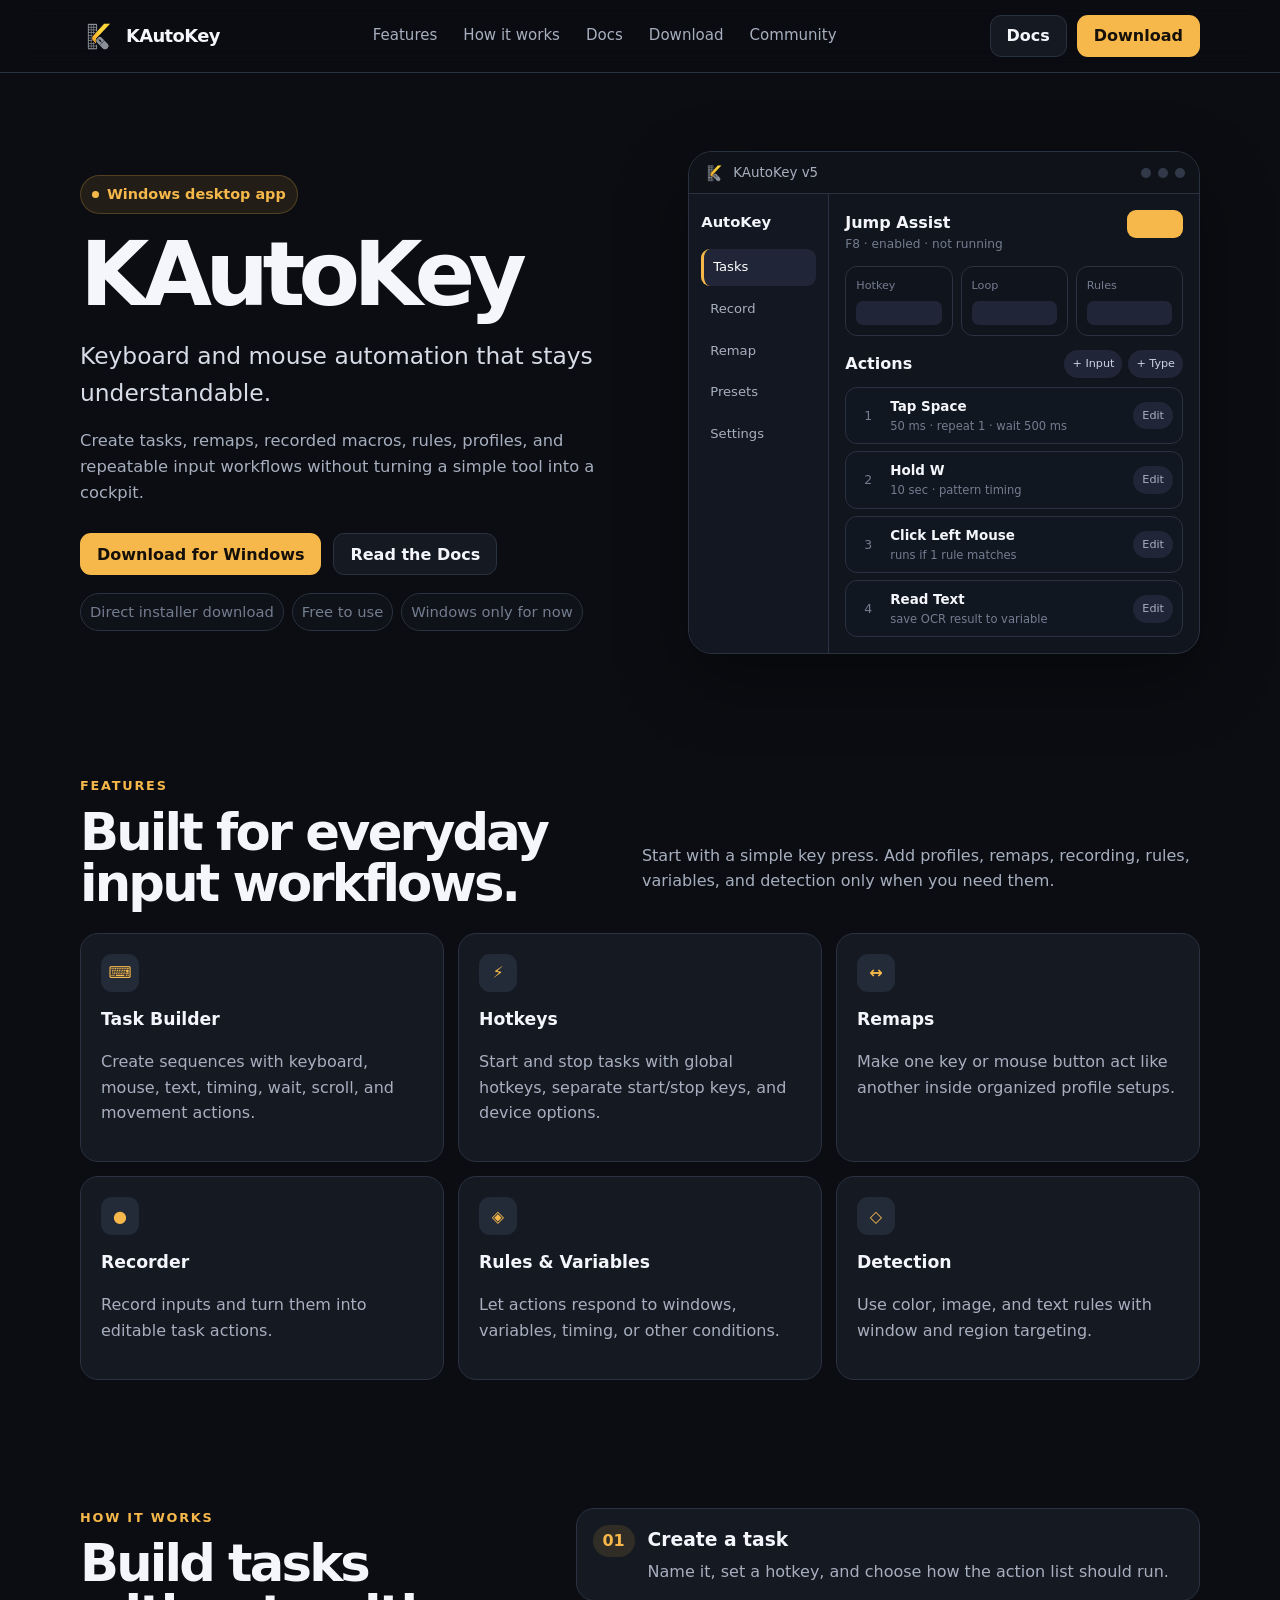
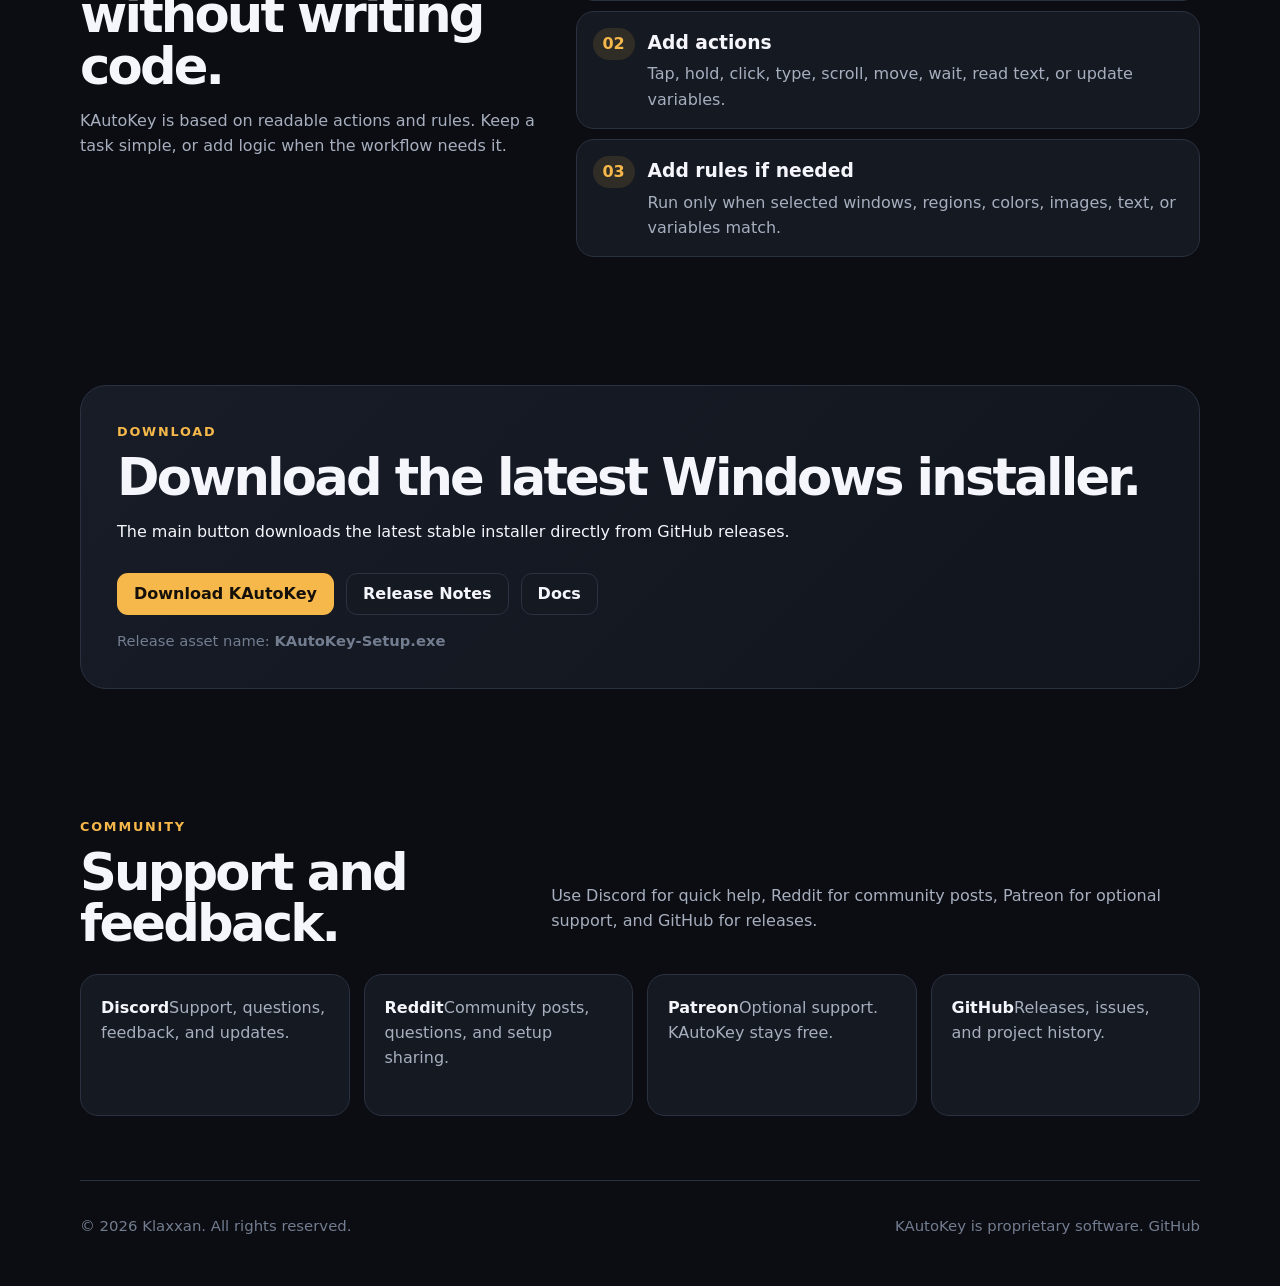
==== commit c39cf21b: "Add files via upload" ====
--- a/index.html
+++ b/index.html
@@ -1,940 +1,44 @@
-<!DOCTYPE html>
-<html lang="en">
-<head>
-  <meta charset="UTF-8" />
-  <meta name="viewport" content="width=device-width, initial-scale=1" />
-  <title>KAutoKey — Keyboard & Mouse Accessibility Tool</title>
-  <meta
-    name="description"
-    content="KAutoKey is a Windows accessibility and automation tool for building keyboard and mouse assists, tasks, remaps, and recorded macros."
-  />
-  <link rel="icon" href="favicon.ico" type="image/x-icon" />
-
-  <style>
-    :root {
-      --bg: #090b10;
-      --bg-soft: #0f131c;
-      --panel: rgba(255, 255, 255, 0.055);
-      --panel-strong: rgba(255, 255, 255, 0.085);
-      --border: rgba(255, 255, 255, 0.12);
-      --border-strong: rgba(255, 255, 255, 0.18);
-      --text: #f5f7fb;
-      --muted: #a9b0c0;
-      --faint: #747d91;
-      --accent: #8b5cf6;
-      --accent-2: #22d3ee;
-      --gold: #f8c94a;
-      --shadow: 0 24px 80px rgba(0, 0, 0, 0.45);
-      --radius-lg: 26px;
-      --radius-md: 18px;
-      --radius-sm: 12px;
-      --max: 1160px;
-    }
-
-    * { box-sizing: border-box; }
-
-    html { scroll-behavior: smooth; }
-
-    body {
-      margin: 0;
-      font-family: Inter, ui-sans-serif, system-ui, -apple-system, BlinkMacSystemFont, "Segoe UI", sans-serif;
-      color: var(--text);
-      background:
-        radial-gradient(circle at top left, rgba(139, 92, 246, 0.22), transparent 34rem),
-        radial-gradient(circle at top right, rgba(34, 211, 238, 0.16), transparent 30rem),
-        linear-gradient(180deg, #090b10 0%, #0b0e15 45%, #07090d 100%);
-      line-height: 1.55;
-      overflow-x: hidden;
-    }
-
-    a { color: inherit; text-decoration: none; }
-
-    .page-shell { min-height: 100vh; }
-
-    .nav-wrap {
-      position: sticky;
-      top: 0;
-      z-index: 20;
-      border-bottom: 1px solid rgba(255, 255, 255, 0.08);
-      background: rgba(9, 11, 16, 0.74);
-      backdrop-filter: blur(18px);
-    }
-
-    nav {
-      width: min(var(--max), calc(100% - 40px));
-      margin: 0 auto;
-      min-height: 72px;
-      display: flex;
-      align-items: center;
-      justify-content: space-between;
-      gap: 18px;
-    }
-
-    .brand {
-      display: inline-flex;
-      align-items: center;
-      gap: 10px;
-      font-weight: 800;
-      letter-spacing: -0.03em;
-      font-size: 1.15rem;
-      white-space: nowrap;
-    }
-
-    .brand-mark {
-      width: 34px;
-      height: 34px;
-      border-radius: 10px;
-      display: grid;
-      place-items: center;
-      background: linear-gradient(135deg, rgba(248, 201, 74, 0.95), rgba(139, 92, 246, 0.95));
-      color: #111318;
-      font-weight: 950;
-      box-shadow: 0 10px 30px rgba(139, 92, 246, 0.28);
-    }
-
-    .nav-links {
-      display: flex;
-      align-items: center;
-      gap: 6px;
-      color: var(--muted);
-      font-size: 0.95rem;
-    }
-
-    .nav-links a {
-      padding: 9px 12px;
-      border-radius: 999px;
-      transition: background 160ms ease, color 160ms ease;
-    }
-
-    .nav-links a:hover {
-      color: var(--text);
-      background: rgba(255, 255, 255, 0.07);
-    }
-
-    .nav-actions {
-      display: flex;
-      align-items: center;
-      gap: 10px;
-    }
-
-    .button {
-      display: inline-flex;
-      align-items: center;
-      justify-content: center;
-      gap: 8px;
-      min-height: 42px;
-      padding: 0 16px;
-      border-radius: 999px;
-      font-weight: 750;
-      border: 1px solid transparent;
-      transition: transform 160ms ease, border-color 160ms ease, background 160ms ease, box-shadow 160ms ease;
-      cursor: pointer;
-      white-space: nowrap;
-    }
-
-    .button:hover { transform: translateY(-1px); }
-
-    .button-primary {
-      background: linear-gradient(135deg, var(--accent), #6d5dfc);
-      color: white;
-      box-shadow: 0 16px 40px rgba(139, 92, 246, 0.28);
-    }
-
-    .button-primary:hover { box-shadow: 0 18px 48px rgba(139, 92, 246, 0.38); }
-
-    .button-secondary {
-      color: var(--text);
-      background: rgba(255, 255, 255, 0.07);
-      border-color: rgba(255, 255, 255, 0.12);
-    }
-
-    .button-secondary:hover {
-      background: rgba(255, 255, 255, 0.1);
-      border-color: rgba(255, 255, 255, 0.2);
-    }
-
-    .hero {
-      width: min(var(--max), calc(100% - 40px));
-      margin: 0 auto;
-      padding: 78px 0 54px;
-      display: grid;
-      grid-template-columns: minmax(0, 0.92fr) minmax(420px, 1.08fr);
-      align-items: center;
-      gap: 42px;
-    }
-
-    .eyebrow {
-      display: inline-flex;
-      align-items: center;
-      gap: 8px;
-      width: fit-content;
-      color: #c9d3ff;
-      background: rgba(139, 92, 246, 0.15);
-      border: 1px solid rgba(139, 92, 246, 0.24);
-      padding: 8px 12px;
-      border-radius: 999px;
-      font-size: 0.9rem;
-      font-weight: 700;
-      margin-bottom: 18px;
-    }
-
-    .eyebrow-dot {
-      width: 8px;
-      height: 8px;
-      border-radius: 50%;
-      background: var(--accent-2);
-      box-shadow: 0 0 18px rgba(34, 211, 238, 0.75);
-    }
-
-    h1 {
-      font-size: clamp(3.2rem, 7.4vw, 6.6rem);
-      line-height: 0.88;
-      letter-spacing: -0.08em;
-      margin: 0;
-    }
-
-    .hero-subtitle {
-      font-size: clamp(1.18rem, 2.2vw, 1.55rem);
-      color: #d6dbeb;
-      margin: 26px 0 0;
-      max-width: 690px;
-    }
-
-    .hero-copy {
-      color: var(--muted);
-      margin: 18px 0 0;
-      max-width: 620px;
-      font-size: 1.04rem;
-    }
-
-    .hero-actions {
-      margin-top: 30px;
-      display: flex;
-      flex-wrap: wrap;
-      gap: 12px;
-    }
-
-    .hero-note {
-      margin-top: 18px;
-      color: var(--faint);
-      font-size: 0.95rem;
-    }
-
-    .app-preview {
-      position: relative;
-      border: 1px solid rgba(255, 255, 255, 0.14);
-      border-radius: var(--radius-lg);
-      background: linear-gradient(180deg, rgba(255, 255, 255, 0.1), rgba(255, 255, 255, 0.045));
-      box-shadow: var(--shadow);
-      overflow: hidden;
-      min-height: 440px;
-    }
-
-    .preview-glow {
-      position: absolute;
-      inset: -80px -80px auto auto;
-      width: 280px;
-      height: 280px;
-      border-radius: 50%;
-      background: rgba(139, 92, 246, 0.24);
-      filter: blur(70px);
-      pointer-events: none;
-    }
-
-    .mock-window {
-      position: relative;
-      height: 100%;
-      min-height: 440px;
-      display: grid;
-      grid-template-columns: 142px minmax(0, 1fr);
-      background: rgba(6, 8, 13, 0.72);
-    }
-
-    .mock-sidebar {
-      padding: 18px 13px;
-      border-right: 1px solid rgba(255, 255, 255, 0.08);
-      background: rgba(255, 255, 255, 0.035);
-    }
-
-    .mock-brand {
-      display: flex;
-      align-items: center;
-      gap: 8px;
-      font-weight: 800;
-      margin-bottom: 22px;
-    }
-
-    .mock-logo {
-      width: 24px;
-      height: 24px;
-      border-radius: 7px;
-      background: linear-gradient(135deg, var(--gold), var(--accent));
-    }
-
-    .mock-nav { display: grid; gap: 8px; }
-
-    .mock-nav span {
-      color: var(--muted);
-      font-size: 0.82rem;
-      padding: 8px 9px;
-      border-radius: 10px;
-      background: transparent;
-    }
-
-    .mock-nav span:first-child {
-      color: white;
-      background: rgba(139, 92, 246, 0.2);
-      box-shadow: inset 3px 0 0 var(--accent);
-    }
-
-    .mock-main {
-      padding: 18px;
-      min-width: 0;
-    }
-
-    .mock-header {
-      display: flex;
-      align-items: center;
-      justify-content: space-between;
-      gap: 12px;
-      margin-bottom: 14px;
-    }
-
-    .mock-title { min-width: 0; }
-
-    .mock-title strong {
-      display: block;
-      font-size: 1rem;
-      letter-spacing: -0.02em;
-    }
-
-    .mock-title span {
-      display: block;
-      color: var(--faint);
-      font-size: 0.78rem;
-      margin-top: 2px;
-    }
-
-    .mock-controls { display: flex; gap: 8px; }
-
-    .mock-pill {
-      height: 28px;
-      min-width: 58px;
-      border-radius: 999px;
-      background: rgba(255, 255, 255, 0.08);
-      border: 1px solid rgba(255, 255, 255, 0.1);
-    }
-
-    .mock-pill.accent {
-      background: rgba(139, 92, 246, 0.22);
-      border-color: rgba(139, 92, 246, 0.35);
-    }
-
-    .mock-setup {
-      display: grid;
-      grid-template-columns: 1fr 1fr;
-      gap: 10px;
-      margin-bottom: 14px;
-    }
-
-    .mock-box {
-      border: 1px solid rgba(255, 255, 255, 0.1);
-      background: rgba(255, 255, 255, 0.045);
-      border-radius: 14px;
-      padding: 12px;
-    }
-
-    .mock-box span {
-      display: block;
-      color: var(--faint);
-      font-size: 0.74rem;
-      margin-bottom: 7px;
-    }
-
-    .mock-input {
-      height: 30px;
-      border-radius: 9px;
-      background: rgba(0, 0, 0, 0.25);
-      border: 1px solid rgba(255, 255, 255, 0.1);
-    }
-
-    .mock-actions-head {
-      display: flex;
-      align-items: center;
-      justify-content: space-between;
-      margin: 16px 0 10px;
-    }
-
-    .mock-actions-head strong { font-size: 0.96rem; }
-
-    .mock-adds { display: flex; gap: 6px; }
-
-    .mock-adds span {
-      height: 26px;
-      padding: 0 10px;
-      display: inline-flex;
-      align-items: center;
-      border-radius: 999px;
-      font-size: 0.72rem;
-      background: rgba(139, 92, 246, 0.22);
-      color: #e9ddff;
-    }
-
-    .action-list { display: grid; gap: 8px; }
-
-    .action-row {
-      min-height: 47px;
-      display: grid;
-      grid-template-columns: 28px minmax(0, 1fr) 56px;
-      align-items: center;
-      gap: 10px;
-      border: 1px solid rgba(255, 255, 255, 0.09);
-      background: rgba(255, 255, 255, 0.045);
-      border-radius: 14px;
-      padding: 8px 10px;
-    }
-
-    .action-num {
-      color: var(--faint);
-      font-size: 0.82rem;
-      text-align: center;
-    }
-
-    .action-text { min-width: 0; }
-
-    .action-text strong {
-      display: block;
-      font-size: 0.88rem;
-      white-space: nowrap;
-      overflow: hidden;
-      text-overflow: ellipsis;
-    }
-
-    .action-text span {
-      display: block;
-      color: var(--faint);
-      font-size: 0.75rem;
-      margin-top: 1px;
-      white-space: nowrap;
-      overflow: hidden;
-      text-overflow: ellipsis;
-    }
-
-    .mock-edit {
-      height: 28px;
-      border-radius: 999px;
-      background: rgba(255, 255, 255, 0.08);
-      color: var(--muted);
-      font-size: 0.72rem;
-      display: grid;
-      place-items: center;
-    }
-
-    section {
-      width: min(var(--max), calc(100% - 40px));
-      margin: 0 auto;
-      padding: 62px 0;
-    }
-
-    .section-head {
-      display: flex;
-      align-items: end;
-      justify-content: space-between;
-      gap: 20px;
-      margin-bottom: 24px;
-    }
-
-    .section-label {
-      color: var(--accent-2);
-      font-weight: 800;
-      font-size: 0.9rem;
-      letter-spacing: 0.08em;
-      text-transform: uppercase;
-      margin-bottom: 8px;
-    }
-
-    h2 {
-      font-size: clamp(2rem, 4vw, 3.2rem);
-      line-height: 1;
-      letter-spacing: -0.055em;
-      margin: 0;
-    }
-
-    .section-copy {
-      color: var(--muted);
-      max-width: 560px;
-      margin: 0;
-    }
-
-    .feature-grid {
-      display: grid;
-      grid-template-columns: repeat(3, minmax(0, 1fr));
-      gap: 14px;
-    }
-
-    .card {
-      background: var(--panel);
-      border: 1px solid var(--border);
-      border-radius: var(--radius-md);
-      padding: 20px;
-      min-height: 174px;
-      box-shadow: 0 18px 50px rgba(0, 0, 0, 0.18);
-    }
-
-    .card-icon {
-      width: 42px;
-      height: 42px;
-      border-radius: 14px;
-      display: grid;
-      place-items: center;
-      background: linear-gradient(135deg, rgba(139, 92, 246, 0.25), rgba(34, 211, 238, 0.14));
-      border: 1px solid rgba(255, 255, 255, 0.12);
-      margin-bottom: 16px;
-      font-size: 1.15rem;
-    }
-
-    .card h3 {
-      margin: 0 0 9px;
-      letter-spacing: -0.025em;
-      font-size: 1.15rem;
-    }
-
-    .card p {
-      margin: 0;
-      color: var(--muted);
-      font-size: 0.98rem;
-    }
-
-    .steps {
-      display: grid;
-      grid-template-columns: repeat(3, minmax(0, 1fr));
-      gap: 14px;
-      counter-reset: steps;
-    }
-
-    .step {
-      position: relative;
-      background: linear-gradient(180deg, var(--panel-strong), var(--panel));
-      border: 1px solid var(--border);
-      border-radius: var(--radius-md);
-      padding: 22px;
-      overflow: hidden;
-    }
-
-    .step::before {
-      counter-increment: steps;
-      content: "0" counter(steps);
-      display: inline-flex;
-      align-items: center;
-      justify-content: center;
-      width: 42px;
-      height: 34px;
-      margin-bottom: 26px;
-      border-radius: 999px;
-      color: white;
-      background: rgba(139, 92, 246, 0.22);
-      border: 1px solid rgba(139, 92, 246, 0.32);
-      font-weight: 850;
-    }
-
-    .step h3 {
-      margin: 0 0 8px;
-      font-size: 1.14rem;
-    }
-
-    .step p {
-      color: var(--muted);
-      margin: 0;
-    }
-
-    .download-panel {
-      position: relative;
-      overflow: hidden;
-      border-radius: var(--radius-lg);
-      border: 1px solid rgba(255, 255, 255, 0.14);
-      background:
-        radial-gradient(circle at 10% 10%, rgba(139, 92, 246, 0.22), transparent 26rem),
-        linear-gradient(135deg, rgba(255, 255, 255, 0.09), rgba(255, 255, 255, 0.045));
-      padding: clamp(26px, 5vw, 48px);
-      box-shadow: var(--shadow);
-    }
-
-    .download-panel h2 { max-width: 700px; }
-
-    .download-panel p {
-      color: var(--muted);
-      max-width: 680px;
-      margin: 18px 0 0;
-      font-size: 1.06rem;
-    }
-
-    .download-actions {
-      margin-top: 28px;
-      display: flex;
-      flex-wrap: wrap;
-      gap: 12px;
-    }
-
-    .small-note {
-      color: var(--faint);
-      margin-top: 14px;
-      font-size: 0.94rem;
-    }
-
-    footer {
-      width: min(var(--max), calc(100% - 40px));
-      margin: 0 auto;
-      padding: 36px 0 48px;
-      color: var(--faint);
-      border-top: 1px solid rgba(255, 255, 255, 0.08);
-      display: flex;
-      justify-content: space-between;
-      gap: 18px;
-      flex-wrap: wrap;
-      font-size: 0.94rem;
-    }
-
-    footer a { color: var(--muted); }
-    footer a:hover { color: var(--text); }
-
-    @media (max-width: 920px) {
-      nav {
-        min-height: auto;
-        padding: 14px 0;
-        align-items: flex-start;
-      }
-
-      .nav-links { display: none; }
-
-      .hero {
-        grid-template-columns: 1fr;
-        padding-top: 52px;
-      }
-
-      .app-preview { min-height: 390px; }
-
-      .mock-window {
-        min-height: 390px;
-        grid-template-columns: 116px minmax(0, 1fr);
-      }
-
-      .mock-setup { grid-template-columns: 1fr; }
-
-      .feature-grid,
-      .steps { grid-template-columns: 1fr; }
-
-      .section-head { display: block; }
-
-      .section-copy { margin-top: 14px; }
-    }
-
-    @media (max-width: 620px) {
-      nav,
-      .hero,
-      section,
-      footer {
-        width: min(100% - 28px, var(--max));
-      }
-
-      .nav-actions .button-secondary { display: none; }
-
-      h1 { font-size: clamp(3rem, 18vw, 4.5rem); }
-
-      .hero-actions,
-      .download-actions { flex-direction: column; }
-
-      .button { width: 100%; }
-
-      .mock-window { grid-template-columns: 1fr; }
-
-      .mock-sidebar { display: none; }
-
-      .mock-controls,
-      .mock-adds { display: none; }
-
-      .action-row { grid-template-columns: 24px minmax(0, 1fr); }
-
-      .mock-edit { display: none; }
-    }
-  </style>
-</head>
-
-<body>
-  <div class="page-shell">
-    <div class="nav-wrap">
-      <nav aria-label="Main navigation">
-        <a class="brand" href="#top" aria-label="KAutoKey home">
-          <span class="brand-mark">K</span>
-          <span>KAutoKey</span>
-        </a>
-
-        <div class="nav-links" aria-label="Page sections">
-          <a href="#features">Features</a>
-          <a href="#how">How it works</a>
-          <a href="#download">Download</a>
-          <a href="#support">Support</a>
-        </div>
-
-        <div class="nav-actions">
-          <a class="button button-secondary" href="https://discord.gg/WNUvSUHXSB" target="_blank" rel="noopener noreferrer">
-            Discord
-          </a>
-          <a class="button button-primary" href="https://github.com/Klaxxan/-KAutoKey/releases/latest" target="_blank" rel="noopener noreferrer">
-            Download
-          </a>
-        </div>
-      </nav>
-    </div>
-
-    <main id="top">
-      <div class="hero">
-        <div>
-          <div class="eyebrow">
-            <span class="eyebrow-dot" aria-hidden="true"></span>
-            Windows desktop app
-          </div>
-
-          <h1>KAutoKey</h1>
-
-          <p class="hero-subtitle">
-            Build simple keyboard and mouse assists without making things complicated.
-          </p>
-
-          <p class="hero-copy">
-            KAutoKey helps you create tasks, remaps, and recorded macros for repetitive inputs
-            and accessibility workflows on Windows.
-          </p>
-
-          <div class="hero-actions">
-            <a class="button button-primary" href="https://github.com/Klaxxan/-KAutoKey/releases/latest" target="_blank" rel="noopener noreferrer">
-              Download Latest Release
-            </a>
-            <a class="button button-secondary" href="https://discord.gg/WNUvSUHXSB" target="_blank" rel="noopener noreferrer">
-              Join Support Discord
-            </a>
-          </div>
-
-          <div class="hero-note">
-            Built for quick setup, clear actions, and repeatable input workflows.
-          </div>
-        </div>
-
-        <div class="app-preview" aria-label="KAutoKey app preview">
-          <div class="preview-glow" aria-hidden="true"></div>
-          <div class="mock-window">
-            <aside class="mock-sidebar">
-              <div class="mock-brand">
-                <span class="mock-logo" aria-hidden="true"></span>
-                <span>AutoKey</span>
-              </div>
-              <div class="mock-nav">
-                <span>Tasks</span>
-                <span>Record</span>
-                <span>Remap</span>
-                <span>Presets</span>
-                <span>Settings</span>
-              </div>
-            </aside>
-
-            <div class="mock-main">
-              <div class="mock-header">
-                <div class="mock-title">
-                  <strong>Jump Assist</strong>
-                  <span>F8 · enabled · not running</span>
-                </div>
-                <div class="mock-controls" aria-hidden="true">
-                  <span class="mock-pill accent"></span>
-                  <span class="mock-pill"></span>
-                </div>
-              </div>
-
-              <div class="mock-setup">
-                <div class="mock-box">
-                  <span>Hotkey</span>
-                  <div class="mock-input"></div>
-                </div>
-                <div class="mock-box">
-                  <span>Task Loop</span>
-                  <div class="mock-input"></div>
-                </div>
-              </div>
-
-              <div class="mock-actions-head">
-                <strong>Actions</strong>
-                <div class="mock-adds" aria-hidden="true">
-                  <span>+ Input</span>
-                  <span>+ Scroll</span>
-                  <span>+ Type</span>
-                </div>
-              </div>
-
-              <div class="action-list">
-                <div class="action-row">
-                  <span class="action-num">1</span>
-                  <div class="action-text">
-                    <strong>Tap Space</strong>
-                    <span>50 ms · repeat 1 · wait 500 ms</span>
-                  </div>
-                  <span class="mock-edit">Edit</span>
-                </div>
-
-                <div class="action-row">
-                  <span class="action-num">2</span>
-                  <div class="action-text">
-                    <strong>Hold W</strong>
-                    <span>10 sec · wait 0 ms</span>
-                  </div>
-                  <span class="mock-edit">Edit</span>
-                </div>
-
-                <div class="action-row">
-                  <span class="action-num">3</span>
-                  <div class="action-text">
-                    <strong>Click Left Mouse</strong>
-                    <span>50 ms · repeat 3 · wait 250 ms</span>
-                  </div>
-                  <span class="mock-edit">Edit</span>
-                </div>
-
-                <div class="action-row">
-                  <span class="action-num">4</span>
-                  <div class="action-text">
-                    <strong>Type “hello”</strong>
-                    <span>20 cps · wait 0 ms</span>
-                  </div>
-                  <span class="mock-edit">Edit</span>
-                </div>
-              </div>
-            </div>
-          </div>
-        </div>
-      </div>
-
-      <section id="features">
-        <div class="section-head">
-          <div>
-            <div class="section-label">Features</div>
-            <h2>Everything you need for simple input assists.</h2>
-          </div>
-          <p class="section-copy">
-            Build actions in plain language, keep setups organized, and stay in control with
-            hotkeys, profiles, remaps, and recording tools.
-          </p>
-        </div>
-
-        <div class="feature-grid">
-          <article class="card">
-            <div class="card-icon" aria-hidden="true">⌨</div>
-            <h3>Task Builder</h3>
-            <p>Create actions that tap, hold, type, scroll, move the mouse, and wait.</p>
-          </article>
-
-          <article class="card">
-            <div class="card-icon" aria-hidden="true">⚡</div>
-            <h3>Hotkeys</h3>
-            <p>Start and stop tasks with simple global hotkeys.</p>
-          </article>
-
-          <article class="card">
-            <div class="card-icon" aria-hidden="true">↔</div>
-            <h3>Input Remapping</h3>
-            <p>Make one key or mouse button act like another.</p>
-          </article>
-
-          <article class="card">
-            <div class="card-icon" aria-hidden="true">●</div>
-            <h3>Macro Recorder</h3>
-            <p>Record inputs and turn them into editable tasks.</p>
-          </article>
-
-          <article class="card">
-            <div class="card-icon" aria-hidden="true">◎</div>
-            <h3>Profiles</h3>
-            <p>Keep different setups organized and switch between them.</p>
-          </article>
-
-          <article class="card">
-            <div class="card-icon" aria-hidden="true">✦</div>
-            <h3>Themes</h3>
-            <p>Customize the look of the app while keeping the workflow clean.</p>
-          </article>
-        </div>
-      </section>
-
-      <section id="how">
-        <div class="section-head">
-          <div>
-            <div class="section-label">How it works</div>
-            <h2>Build a task in a few steps.</h2>
-          </div>
-        </div>
-
-        <div class="steps">
-          <article class="step">
-            <h3>Create a task</h3>
-            <p>Choose a name, set a hotkey, and decide whether the action list runs once or repeats.</p>
-          </article>
-
-          <article class="step">
-            <h3>Add actions</h3>
-            <p>Tap or hold keys, click mouse buttons, scroll, move the cursor, type text, or add waits.</p>
-          </article>
-
-          <article class="step">
-            <h3>Start it</h3>
-            <p>Run the task from the app or trigger it with your hotkey when you need it.</p>
-          </article>
-        </div>
-      </section>
-
-      <section id="download">
-        <div class="download-panel">
-          <div class="section-label">Download</div>
-          <h2>Get the latest KAutoKey release.</h2>
-          <p>
-            Download the newest Windows build from GitHub. The release page includes the latest
-            installer and version notes.
-          </p>
-
-          <div class="download-actions">
-            <a class="button button-primary" href="https://github.com/Klaxxan/-KAutoKey/releases/latest" target="_blank" rel="noopener noreferrer">
-              Download Latest Release
-            </a>
-            <a class="button button-secondary" href="https://github.com/Klaxxan/-KAutoKey" target="_blank" rel="noopener noreferrer">
-              View on GitHub
-            </a>
-          </div>
-
-          <div class="small-note">Windows only for now.</div>
-        </div>
-      </section>
-
-      <section id="support">
-        <div class="section-head">
-          <div>
-            <div class="section-label">Support</div>
-            <h2>Need help or want to report an issue?</h2>
-          </div>
-          <p class="section-copy">
-            Join the support Discord for help, feedback, and release updates.
-          </p>
-        </div>
-
-        <div class="download-actions">
-          <a class="button button-primary" href="https://discord.gg/WNUvSUHXSB" target="_blank" rel="noopener noreferrer">
-            Join Support Discord
-          </a>
-          <a class="button button-secondary" href="https://github.com/Klaxxan" target="_blank" rel="noopener noreferrer">
-            GitHub Profile
-          </a>
-        </div>
-      </section>
-    </main>
-
-    <footer>
-      <span>© 2026 Klaxxan. All rights reserved.</span>
-      <span>KAutoKey is proprietary software. <a href="https://github.com/Klaxxan/-KAutoKey" target="_blank" rel="noopener noreferrer">GitHub</a></span>
-    </footer>
-  </div>
-</body>
-</html>
+<!DOCTYPE html>
+<html lang="en">
+<head>
+<meta charset="UTF-8"/><meta name="viewport" content="width=device-width,initial-scale=1"/>
+<title>KAutoKey — Windows Accessibility & Automation Tool</title>
+<meta name="description" content="KAutoKey is a free Windows accessibility and automation tool for keyboard and mouse tasks, remaps, recorded macros, rules, profiles, and more."/>
+<link rel="icon" href="icon.ico?v=5" type="image/x-icon"/>
+<link rel="stylesheet" href="style.css"/>
+</head>
+<body><div class="nav"><nav class="wrap">
+<a class="brand" href="index.html"><img src="icon.ico" alt=""/><span>KAutoKey</span></a>
+<div class="links">
+<a href="index.html#features">Features</a>
+<a href="index.html#how">How it works</a>
+<a href="docs/index.html">Docs</a>
+<a href="index.html#download">Download</a>
+<a href="index.html#community">Community</a>
+</div>
+<div class="nav-actions"><a class="btn secondary" href="docs/index.html">Docs</a><a class="btn primary" href="https://github.com/Klaxxan/-KAutoKey/releases/latest/download/KAutoKey-Setup.exe">Download</a></div>
+</nav></div>
+<main id="top">
+<section class="hero wrap">
+<div>
+<div class="kicker">Windows desktop app</div>
+<h1>KAutoKey</h1>
+<p class="lead">Keyboard and mouse automation that stays understandable.</p>
+<p class="body">Create tasks, remaps, recorded macros, rules, profiles, and repeatable input workflows without turning a simple tool into a cockpit.</p>
+<div class="hero-actions"><a class="btn primary" href="https://github.com/Klaxxan/-KAutoKey/releases/latest/download/KAutoKey-Setup.exe">Download for Windows</a><a class="btn secondary" href="docs/index.html">Read the Docs</a></div>
+<div class="meta"><span>Direct installer download</span><span>Free to use</span><span>Windows only for now</span></div>
+</div>
+<div class="preview"><div class="preview-top"><div class="window-title"><img src="icon.ico" alt=""/>KAutoKey v5</div><div class="dots"><span></span><span></span><span></span></div></div>
+<div class="app"><aside class="side"><strong>AutoKey</strong><span class="active">Tasks</span><span>Record</span><span>Remap</span><span>Presets</span><span>Settings</span></aside>
+<div class="main"><div class="task-head"><div><strong>Jump Assist</strong><small>F8 · enabled · not running</small></div><div class="fakebtn"></div></div>
+<div class="fields"><div class="field"><small>Hotkey</small><div class="inputline"></div></div><div class="field"><small>Loop</small><div class="inputline"></div></div><div class="field"><small>Rules</small><div class="inputline"></div></div></div>
+<div class="actions-head"><strong>Actions</strong><div class="action-buttons"><span>+ Input</span><span>+ Type</span></div></div>
+<div class="rows"><div class="row"><span class="num">1</span><div><strong>Tap Space</strong><small>50 ms · repeat 1 · wait 500 ms</small></div><span class="edit">Edit</span></div><div class="row"><span class="num">2</span><div><strong>Hold W</strong><small>10 sec · pattern timing</small></div><span class="edit">Edit</span></div><div class="row"><span class="num">3</span><div><strong>Click Left Mouse</strong><small>runs if 1 rule matches</small></div><span class="edit">Edit</span></div><div class="row"><span class="num">4</span><div><strong>Read Text</strong><small>save OCR result to variable</small></div><span class="edit">Edit</span></div></div>
+</div></div></div>
+</section>
+<section id="features" class="wrap"><div class="section-head"><div><div class="label">Features</div><h2>Built for everyday input workflows.</h2></div><p class="section-copy">Start with a simple key press. Add profiles, remaps, recording, rules, variables, and detection only when you need them.</p></div>
+<div class="grid"><article class="card"><div class="icon">⌨</div><h3>Task Builder</h3><p>Create sequences with keyboard, mouse, text, timing, wait, scroll, and movement actions.</p></article><article class="card"><div class="icon">⚡</div><h3>Hotkeys</h3><p>Start and stop tasks with global hotkeys, separate start/stop keys, and device options.</p></article><article class="card"><div class="icon">↔</div><h3>Remaps</h3><p>Make one key or mouse button act like another inside organized profile setups.</p></article><article class="card"><div class="icon">●</div><h3>Recorder</h3><p>Record inputs and turn them into editable task actions.</p></article><article class="card"><div class="icon">◈</div><h3>Rules & Variables</h3><p>Let actions respond to windows, variables, timing, or other conditions.</p></article><article class="card"><div class="icon">◇</div><h3>Detection</h3><p>Use color, image, and text rules with window and region targeting.</p></article></div></section>
+<section id="how" class="wrap"><div class="split"><div><div class="label">How it works</div><h2>Build tasks without writing code.</h2><p class="section-copy">KAutoKey is based on readable actions and rules. Keep a task simple, or add logic when the workflow needs it.</p></div><div class="steps"><article class="step"><div class="step-num">01</div><div><h3>Create a task</h3><p>Name it, set a hotkey, and choose how the action list should run.</p></div></article><article class="step"><div class="step-num">02</div><div><h3>Add actions</h3><p>Tap, hold, click, type, scroll, move, wait, read text, or update variables.</p></div></article><article class="step"><div class="step-num">03</div><div><h3>Add rules if needed</h3><p>Run only when selected windows, regions, colors, images, text, or variables match.</p></div></article></div></div></section>
+<section id="download" class="wrap"><div class="download"><div class="label">Download</div><h2>Download the latest Windows installer.</h2><p>The main button downloads the latest stable installer directly from GitHub releases.</p><div class="download-actions"><a class="btn primary" href="https://github.com/Klaxxan/-KAutoKey/releases/latest/download/KAutoKey-Setup.exe">Download KAutoKey</a><a class="btn secondary" href="https://github.com/Klaxxan/-KAutoKey/releases/latest" target="_blank" rel="noopener noreferrer">Release Notes</a><a class="btn secondary" href="docs/index.html">Docs</a></div><div class="note">Release asset name: <strong>KAutoKey-Setup.exe</strong></div></div></section>
+<section id="community" class="wrap"><div class="section-head"><div><div class="label">Community</div><h2>Support and feedback.</h2></div><p class="section-copy">Use Discord for quick help, Reddit for community posts, Patreon for optional support, and GitHub for releases.</p></div><div class="community"><a class="ccard" href="https://discord.gg/WNUvSUHXSB" target="_blank" rel="noopener noreferrer"><strong>Discord</strong><span>Support, questions, feedback, and updates.</span></a><a class="ccard" href="https://www.reddit.com/r/KAutoKey/" target="_blank" rel="noopener noreferrer"><strong>Reddit</strong><span>Community posts, questions, and setup sharing.</span></a><a class="ccard" href="https://www.patreon.com/cw/KAutoKey" target="_blank" rel="noopener noreferrer"><strong>Patreon</strong><span>Optional support. KAutoKey stays free.</span></a><a class="ccard" href="https://github.com/Klaxxan/-KAutoKey" target="_blank" rel="noopener noreferrer"><strong>GitHub</strong><span>Releases, issues, and project history.</span></a></div></section>
+</main><footer class="wrap"><span>© 2026 Klaxxan. All rights reserved.</span><span>KAutoKey is proprietary software. <a href="https://github.com/Klaxxan/-KAutoKey" target="_blank" rel="noopener noreferrer">GitHub</a></span></footer></body></html>
--- a/style.css
+++ b/style.css
@@ -0,0 +1,80 @@
+:root{
+  --bg:#0b0d12;--panel:#151922;--panel2:#1b202b;--line:#2a3140;
+  --text:#f4f6fb;--muted:#a7afbf;--soft:#737d90;--accent:#f6b84a;
+  --max:1120px;--r:18px;
+}
+*{box-sizing:border-box}
+html{scroll-behavior:smooth}
+body{margin:0;background:var(--bg);color:var(--text);font-family:Inter,ui-sans-serif,system-ui,-apple-system,BlinkMacSystemFont,"Segoe UI",sans-serif;line-height:1.58}
+a{color:inherit;text-decoration:none}
+.wrap{width:min(var(--max),calc(100% - 40px));margin:0 auto}
+.nav{position:sticky;top:0;z-index:20;background:rgba(11,13,18,.92);backdrop-filter:blur(14px);border-bottom:1px solid var(--line)}
+nav{min-height:72px;display:flex;align-items:center;justify-content:space-between;gap:20px}
+.brand{display:flex;align-items:center;gap:10px;font-weight:800;letter-spacing:-.035em;font-size:1.12rem}
+.brand img{width:36px;height:36px;border-radius:9px}
+.links{display:flex;align-items:center;gap:4px;color:var(--muted);font-size:.94rem}
+.links a,.toc a{padding:9px 11px;border-radius:10px}
+.links a:hover,.toc a:hover{background:var(--panel2);color:var(--text)}
+.nav-actions{display:flex;gap:10px}
+.btn{display:inline-flex;align-items:center;justify-content:center;gap:8px;min-height:42px;padding:0 16px;border-radius:11px;border:1px solid var(--line);background:var(--panel);color:var(--text);font-weight:750;white-space:nowrap}
+.btn:hover{background:var(--panel2)}
+.btn.primary{border-color:transparent;background:var(--accent);color:#15100a}
+.btn.primary:hover{background:#ffca68}
+.hero{padding:78px 0 58px;display:grid;grid-template-columns:minmax(0,1fr) minmax(400px,.92fr);gap:52px;align-items:center}
+.kicker{display:inline-flex;align-items:center;gap:8px;color:var(--accent);background:rgba(246,184,74,.1);border:1px solid rgba(246,184,74,.22);padding:7px 11px;border-radius:999px;font-size:.9rem;font-weight:700;margin-bottom:20px}
+.kicker:before{content:"";width:7px;height:7px;border-radius:99px;background:var(--accent)}
+h1{font-size:clamp(3.1rem,7vw,6.6rem);line-height:.9;letter-spacing:-.075em;margin:0}
+.lead{color:#d7dce7;font-size:clamp(1.16rem,2vw,1.46rem);max-width:650px;margin:24px 0 0}
+.body,.section-copy{color:var(--muted);max-width:650px}
+.body{margin:16px 0 0;font-size:1.02rem}
+.hero-actions,.download-actions{display:flex;flex-wrap:wrap;gap:12px;margin-top:28px}
+.meta{display:flex;flex-wrap:wrap;gap:8px;margin-top:18px;color:var(--soft);font-size:.92rem}
+.meta span{padding:6px 9px;border:1px solid var(--line);border-radius:999px;background:#0f1218}
+.preview{border:1px solid var(--line);border-radius:24px;background:#11151d;overflow:hidden;box-shadow:0 26px 70px rgba(0,0,0,.38)}
+.preview-top{height:42px;display:flex;align-items:center;justify-content:space-between;padding:0 14px;border-bottom:1px solid var(--line);background:#0f1218}
+.window-title{display:flex;align-items:center;gap:8px;color:var(--muted);font-size:.84rem}
+.window-title img{width:22px;height:22px;border-radius:6px}
+.dots{display:flex;gap:7px}.dots span{width:10px;height:10px;border-radius:50%;background:#323a4a}
+.app{display:grid;grid-template-columns:140px 1fr;min-height:390px}
+.side{padding:16px 12px;border-right:1px solid var(--line);background:#121721}
+.side strong{display:block;margin-bottom:16px;font-size:.92rem}
+.side span{display:block;color:var(--muted);padding:8px 9px;border-radius:9px;font-size:.82rem;margin-bottom:5px}
+.side span.active{background:#202637;color:#fff;border-left:3px solid var(--accent)}
+.main{padding:16px}.task-head{display:flex;justify-content:space-between;gap:12px;margin-bottom:12px}
+.task-head small{display:block;color:var(--soft);font-size:.76rem}
+.fakebtn{height:28px;width:56px;border-radius:9px;background:var(--accent)}
+.fields{display:grid;grid-template-columns:1fr 1fr 1fr;gap:8px;margin-bottom:14px}
+.field{border:1px solid var(--line);background:#10141c;border-radius:12px;padding:10px}
+.field small{display:block;color:var(--soft);font-size:.7rem;margin-bottom:6px}
+.inputline{height:24px;border-radius:7px;background:#202637}
+.actions-head{display:flex;align-items:center;justify-content:space-between;margin-bottom:9px}
+.action-buttons{display:flex;gap:6px}.action-buttons span{background:#202637;color:#ccd3e0;border-radius:999px;padding:5px 8px;font-size:.7rem}
+.rows{display:grid;gap:7px}.row{display:grid;grid-template-columns:26px 1fr auto;gap:9px;align-items:center;border:1px solid var(--line);background:#111720;border-radius:12px;padding:8px 9px}
+.row .num{color:var(--soft);font-size:.78rem;text-align:center}.row strong{font-size:.84rem;display:block}.row small{color:var(--soft);font-size:.72rem;display:block}
+.edit{font-size:.7rem;color:var(--muted);background:#202637;border-radius:999px;padding:5px 9px}
+section{padding:64px 0}.section-head{display:flex;align-items:end;justify-content:space-between;gap:30px;margin-bottom:24px}
+.label{color:var(--accent);font-weight:800;font-size:.8rem;text-transform:uppercase;letter-spacing:.14em;margin-bottom:10px}
+h2{margin:0;font-size:clamp(2rem,4vw,3.25rem);line-height:1;letter-spacing:-.055em}
+.grid{display:grid;grid-template-columns:repeat(3,1fr);gap:14px}
+.card,.ccard,.doc-card{background:var(--panel);border:1px solid var(--line);border-radius:var(--r);padding:20px}
+.card{min-height:165px}.icon{width:38px;height:38px;border-radius:11px;background:#232a38;display:grid;place-items:center;margin-bottom:14px;color:var(--accent);font-weight:800}
+.card h3{margin:0 0 8px;font-size:1.08rem}.card p,.ccard span,.doc-card span,.doc-main p,.doc-main li{color:var(--muted)}
+.split{display:grid;grid-template-columns:.85fr 1.15fr;gap:34px;align-items:start}
+.steps{display:grid;gap:10px}.step{display:grid;grid-template-columns:42px 1fr;gap:13px;border:1px solid var(--line);background:var(--panel);border-radius:var(--r);padding:16px}
+.step-num{height:32px;border-radius:999px;background:rgba(246,184,74,.12);color:var(--accent);display:grid;place-items:center;font-weight:850}
+.step h3{margin:0 0 4px}.step p{margin:0;color:var(--muted)}
+.download{background:linear-gradient(135deg,#171c27,#11151d);border:1px solid var(--line);border-radius:26px;padding:36px}
+.note{color:var(--soft);font-size:.92rem;margin-top:14px}
+.community{display:grid;grid-template-columns:repeat(4,1fr);gap:14px}.ccard{min-height:142px}.ccard:hover{background:var(--panel2)}
+footer{padding:34px 0 48px;border-top:1px solid var(--line);display:flex;justify-content:space-between;gap:18px;flex-wrap:wrap;color:var(--soft);font-size:.93rem}
+.docs-layout{display:grid;grid-template-columns:250px 1fr;gap:28px;padding:48px 0 70px}
+.toc{position:sticky;top:100px;align-self:start;background:var(--panel);border:1px solid var(--line);border-radius:18px;padding:12px}
+.toc a{display:block;color:var(--muted);font-size:.93rem}
+.doc-main{min-width:0}.doc-hero,.doc-section{background:var(--panel);border:1px solid var(--line);border-radius:22px;padding:24px;margin-bottom:16px}
+.doc-hero h1{font-size:clamp(2.6rem,6vw,4.7rem)}
+.doc-section h2{font-size:1.62rem}.doc-section h3{margin:22px 0 8px}
+.doc-grid{display:grid;grid-template-columns:repeat(2,1fr);gap:12px}.doc-card{padding:15px}.doc-card span{display:block;margin-top:4px}
+.callout{border-left:3px solid var(--accent);background:#111720;padding:14px 16px;border-radius:12px;color:var(--muted)}
+code{background:#202637;border:1px solid var(--line);border-radius:7px;color:#ffd68a;padding:.15rem .36rem}
+@media(max-width:940px){.hero,.split,.docs-layout{grid-template-columns:1fr}.grid{grid-template-columns:repeat(2,1fr)}.community{grid-template-columns:repeat(2,1fr)}.links{display:none}.toc{position:static}.preview{max-width:620px}.section-head{display:block}.section-copy{margin-top:14px}}
+@media(max-width:640px){.wrap{width:min(100% - 28px,var(--max))}.nav-actions .secondary{display:none}.hero{padding-top:52px}.hero-actions,.download-actions{flex-direction:column}.btn{width:100%}.app{grid-template-columns:1fr}.side{display:none}.fields{grid-template-columns:1fr}.action-buttons{display:none}.row{grid-template-columns:24px 1fr}.edit{display:none}.grid,.community,.doc-grid{grid-template-columns:1fr}}
